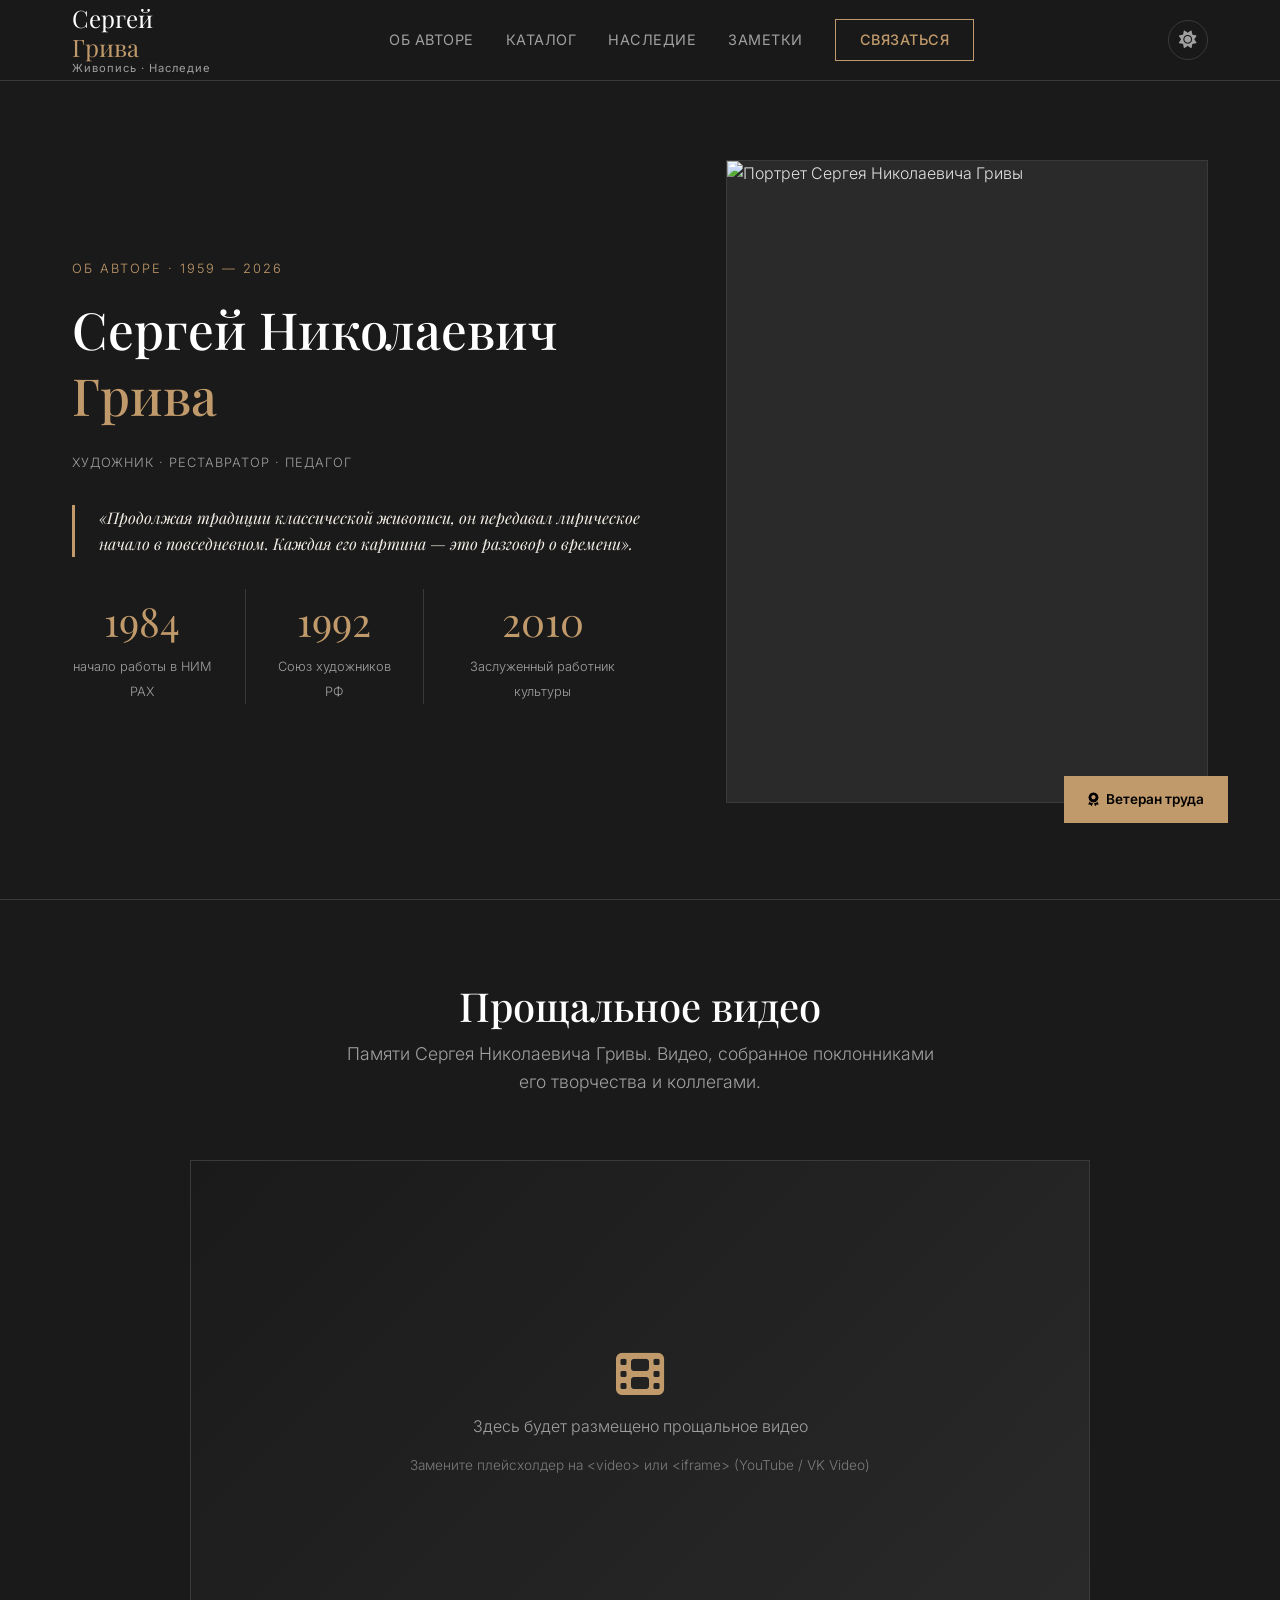
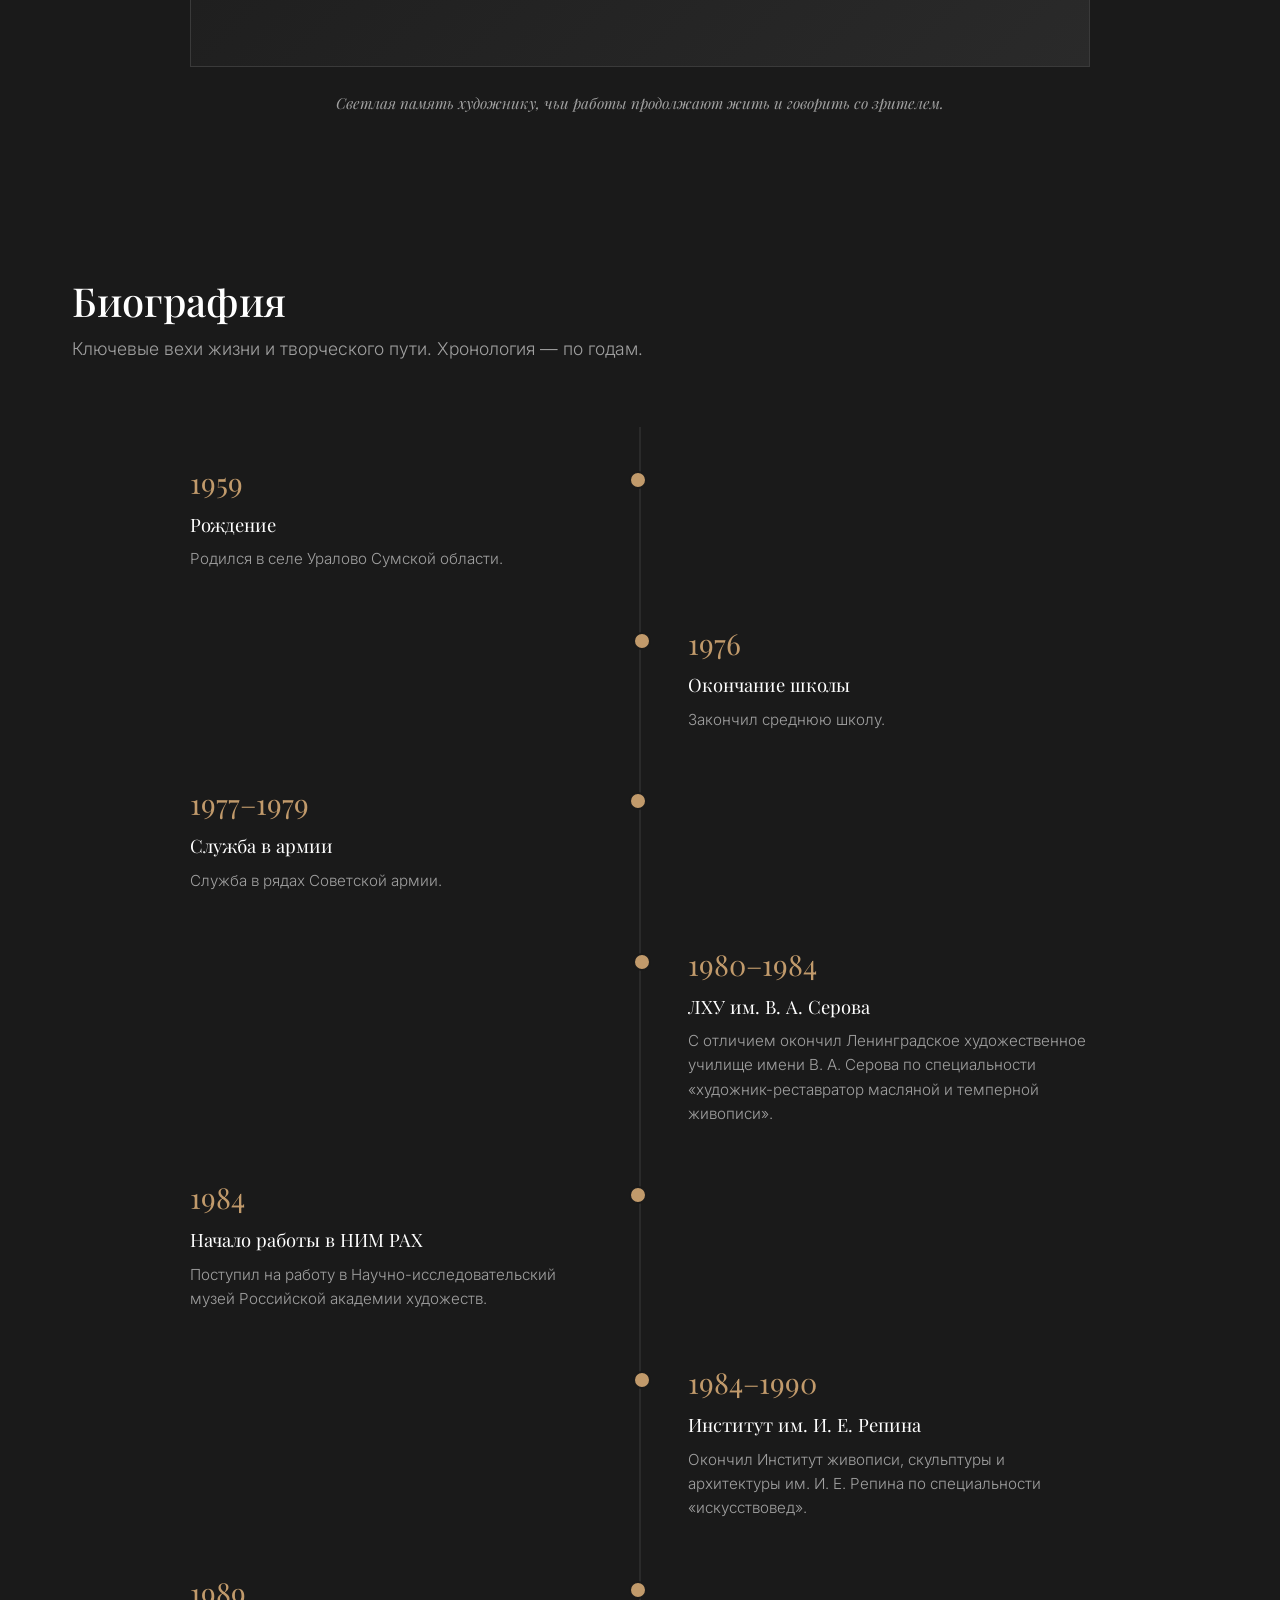
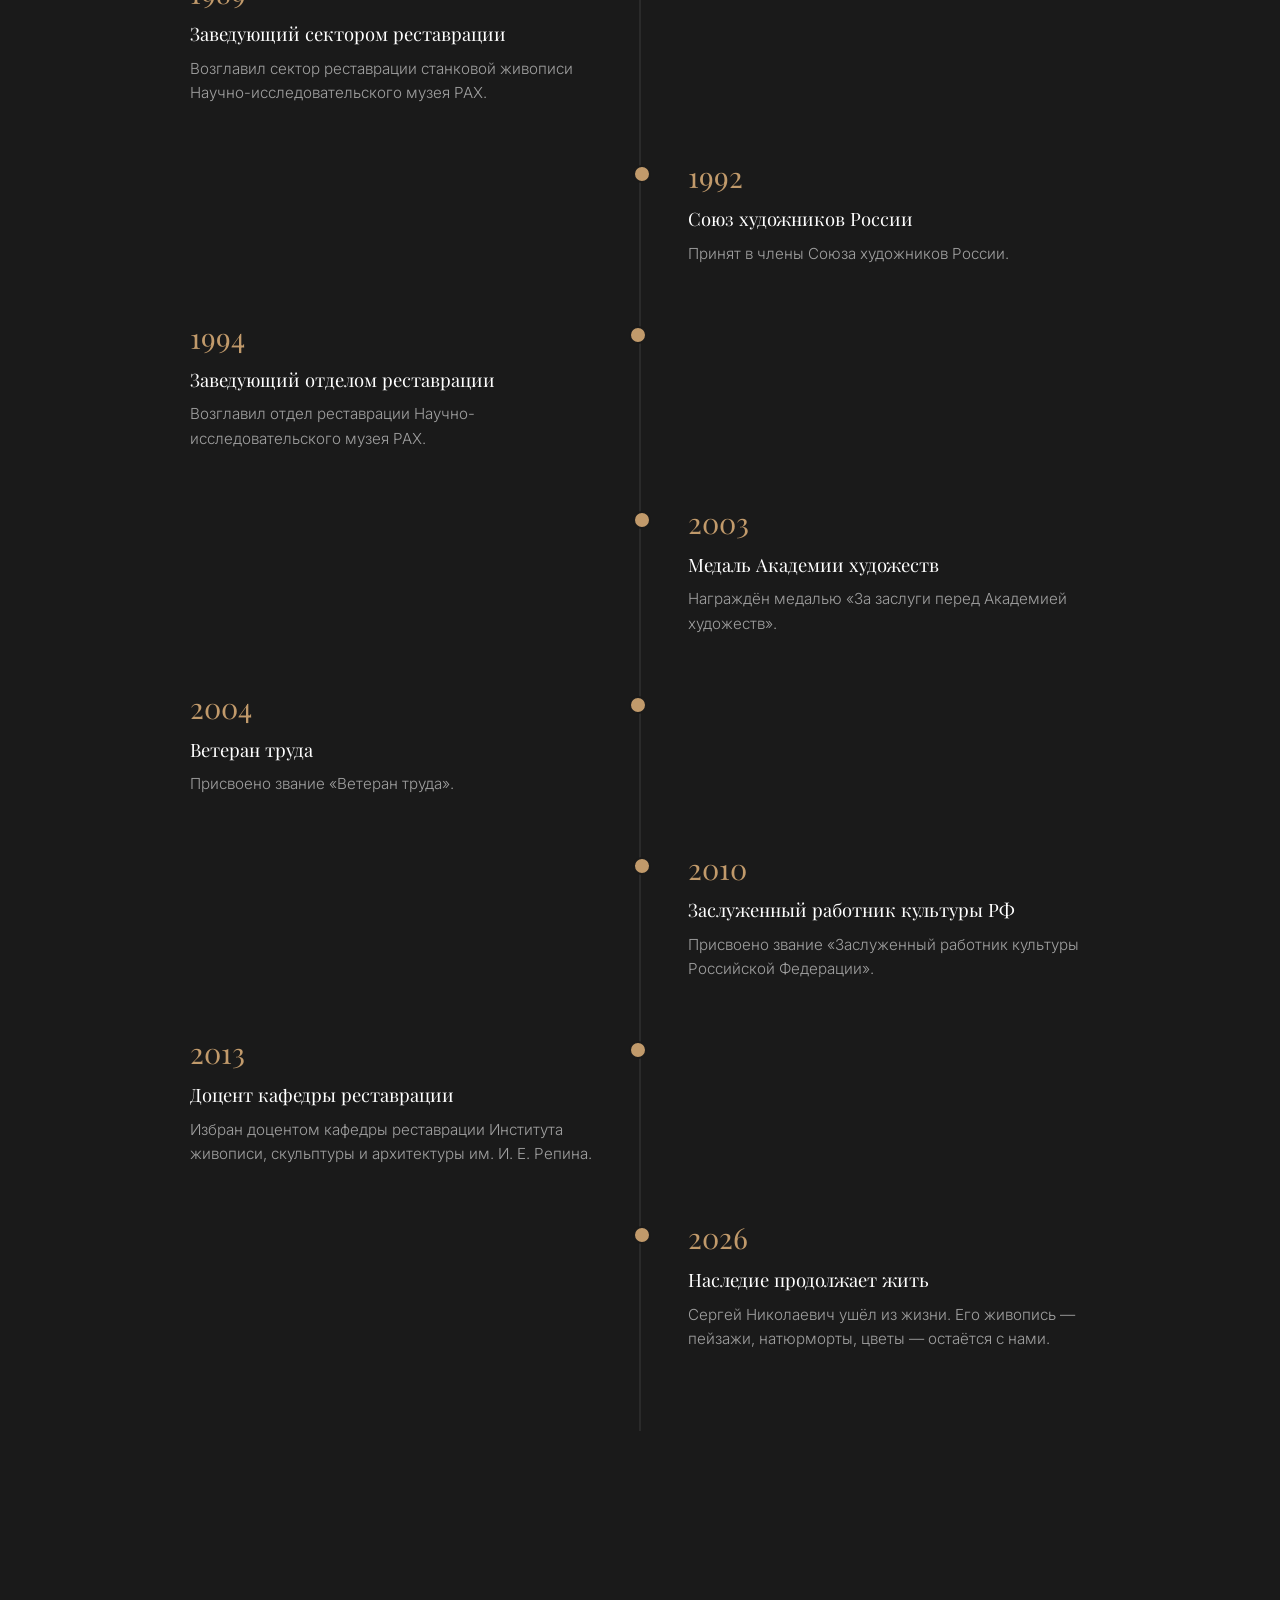
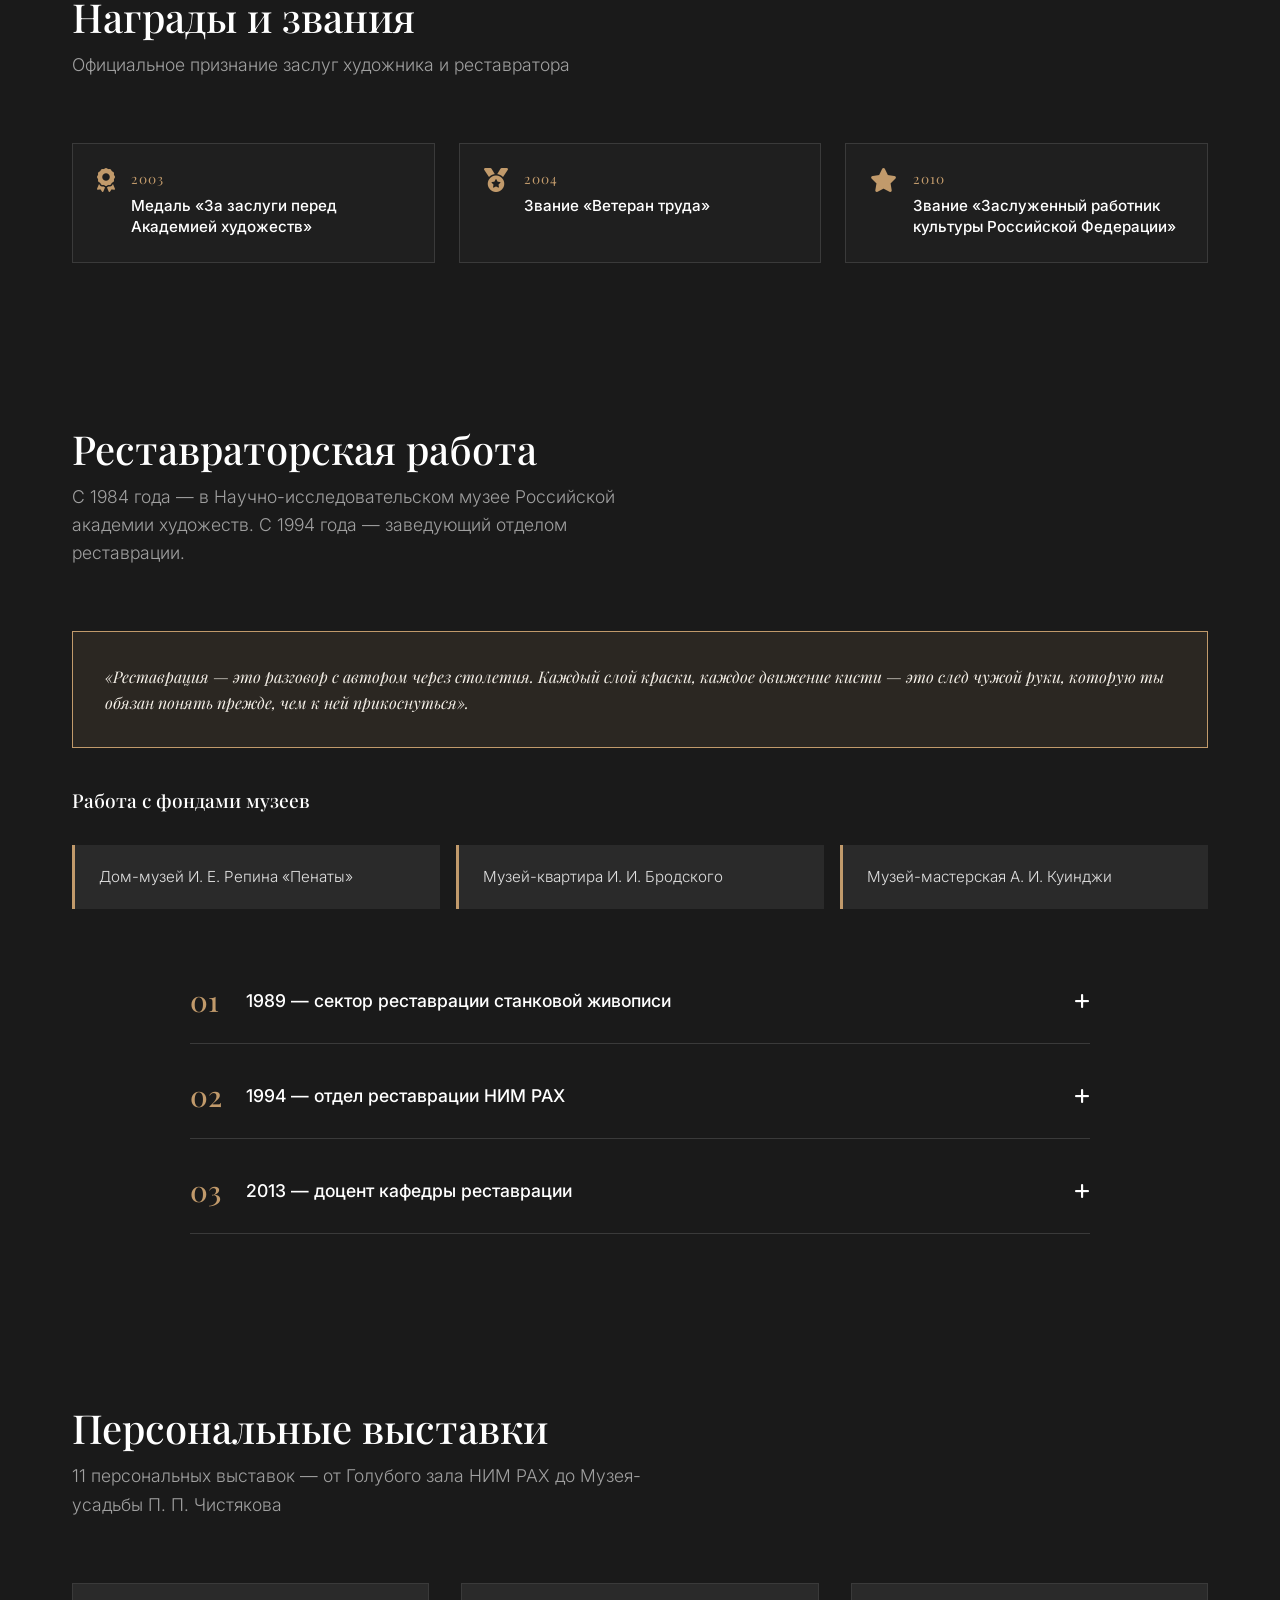
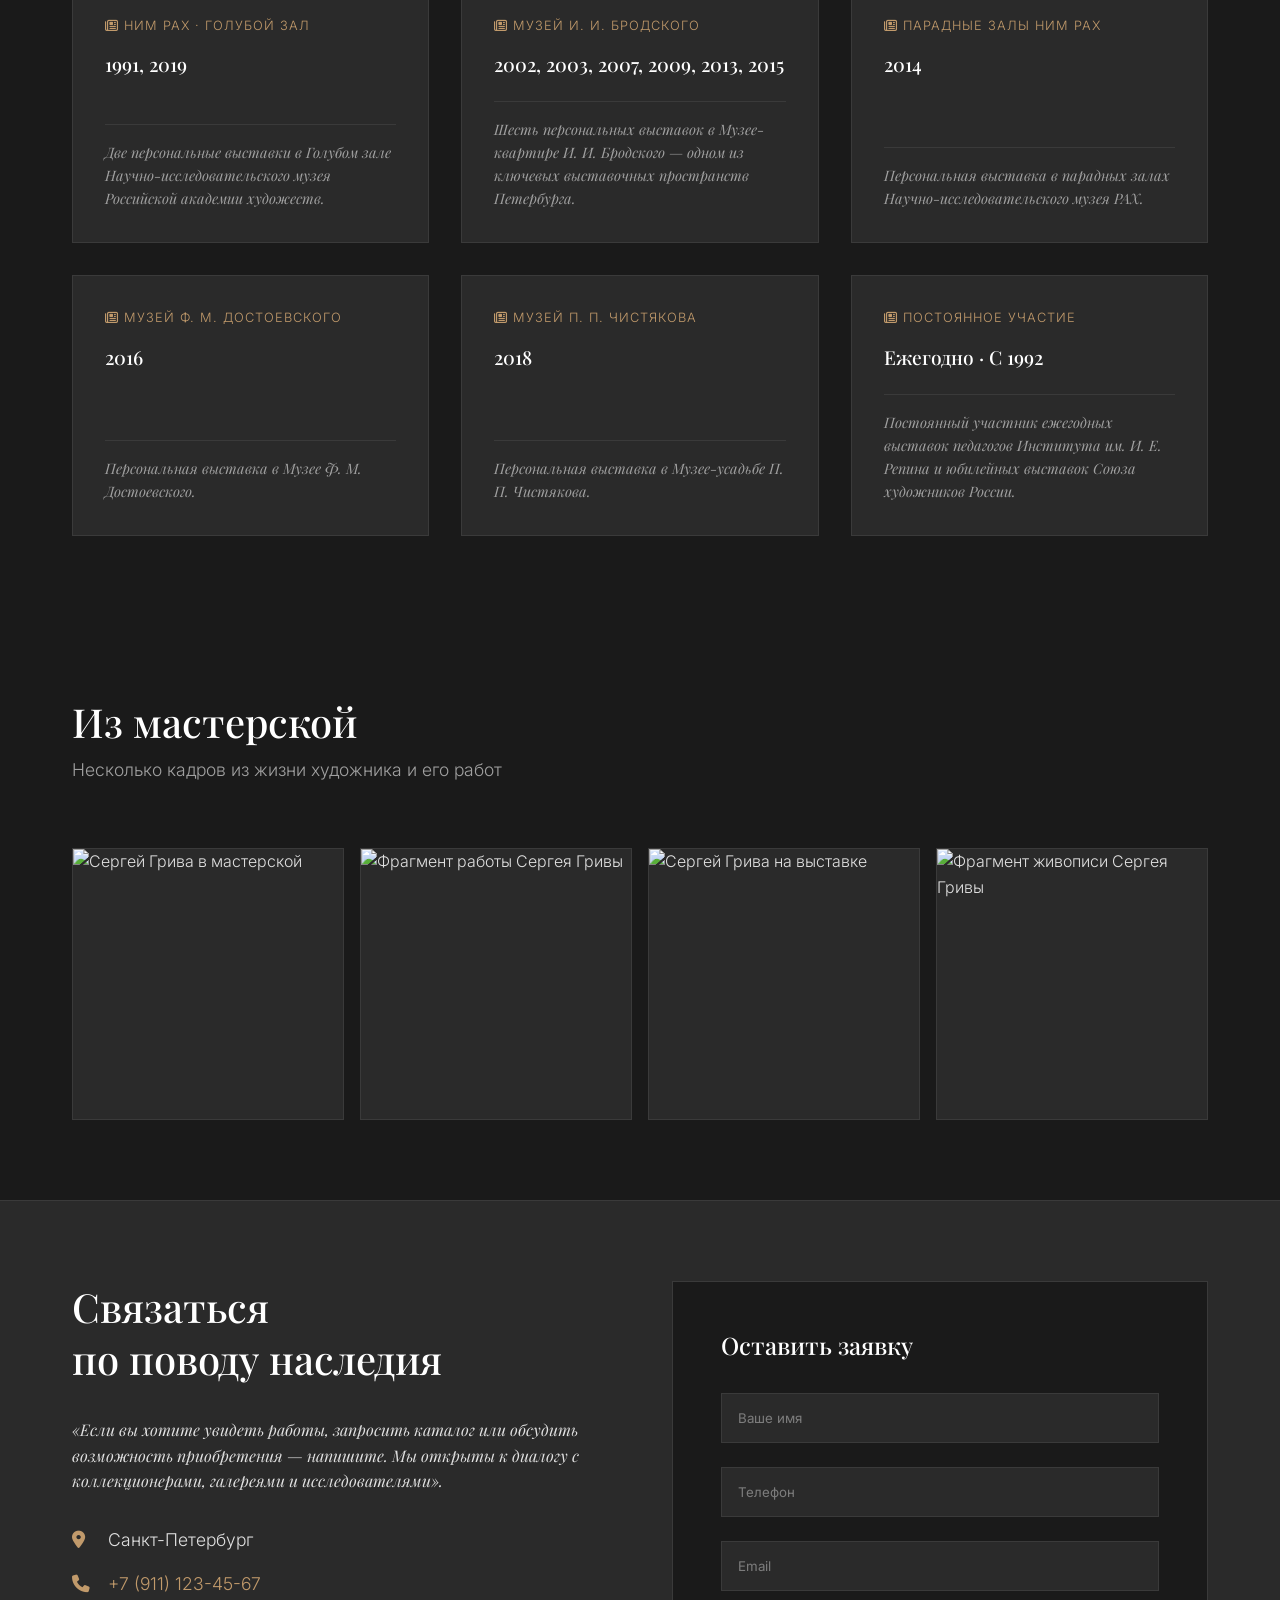
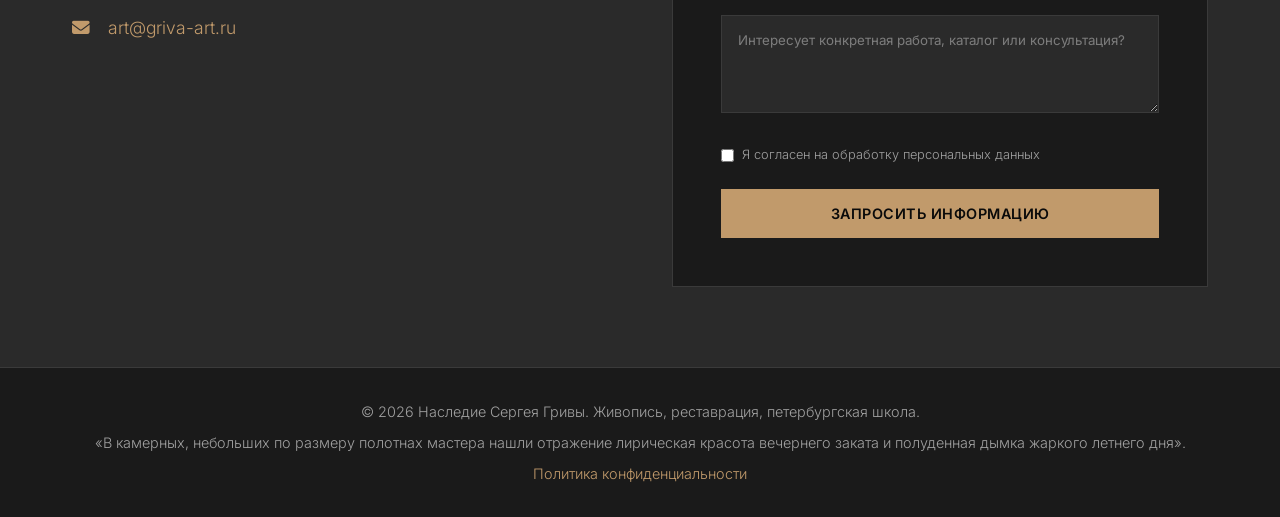
==== about.html @ bf0d2357 "first commit" ====
<!DOCTYPE html>
<html lang="ru">
<head>
  <meta charset="UTF-8">
  <meta name="viewport" content="width=device-width, initial-scale=1.0">

  <title>Об авторе — Сергей Николаевич Грива (1959–2026) | Биография, выставки, награды</title>
  <meta name="description" content="Биография Сергея Гривы: село Уралово, ЛХУ им. Серова, Институт им. Репина, Научно-исследовательский музей РАХ, 11 персональных выставок. Заслуженный работник культуры РФ, доцент кафедры реставрации. Прощальное видео поклонников творчества.">
  <meta name="keywords" content="Сергей Грива биография, художник Грива, реставратор Грива, Заслуженный работник культуры, персональные выставки Гривы, музей Бродского, музей Чистякова, Институт Репина">
  <meta name="robots" content="index, follow, max-image-preview:large">
  <link rel="canonical" href="https://griva-art.ru/about.html">

  <meta property="og:type" content="profile">
  <meta property="og:locale" content="ru_RU">
  <meta property="og:title" content="Сергей Николаевич Грива (1959–2026) — биография">
  <meta property="og:description" content="Живописец, реставратор, педагог. 11 персональных выставок. Заслуженный работник культуры РФ.">
  <meta property="og:url" content="https://griva-art.ru/about.html">
  <meta property="og:site_name" content="Наследие Сергея Гривы">
  <meta property="og:image" content="https://griva-art.ru/image/og-griva-about.jpg">

  <link rel="preconnect" href="https://fonts.googleapis.com">
  <link rel="preconnect" href="https://fonts.gstatic.com" crossorigin>
  <link href="https://fonts.googleapis.com/css2?family=Inter:wght@300;400;500;600&family=Playfair+Display:ital,wght@0,500;0,700;1,500&display=swap" rel="stylesheet">
  <link rel="stylesheet" href="https://cdnjs.cloudflare.com/ajax/libs/font-awesome/6.4.0/css/all.min.css">
  <link rel="stylesheet" href="./css/style.css" />
</head>

<body>

  <header class="header" id="header">
    <div class="container header__inner">
      <a href="./index.html" class="logo" aria-label="На главную — наследие Сергея Гривы">
        Сергей <span class="logo__accent">Грива</span>
        <span class="logo__sub">Живопись · Наследие</span>
      </a>

      <nav class="nav" id="nav" aria-label="Основная навигация">
        <a href="./about.html" class="nav__link">Об авторе</a>
        <a href="./catalog.html" class="nav__link">Каталог</a>
        <a href="./index.html#expertise" class="nav__link">Наследие</a>
        <a href="./index.html#blog" class="nav__link">Заметки</a>
        <a href="#contact" class="nav__link nav__link--cta">Связаться</a>
      </nav>

      <button class="theme-toggle" id="themeToggle" aria-label="Переключить тему">
        <i class="fa-solid fa-sun"></i>
        <i class="fa-solid fa-moon" style="display:none;"></i>
      </button>
      <button class="burger" id="burger" aria-label="Открыть меню" aria-expanded="false">
        <span></span><span></span><span></span>
      </button>
    </div>
  </header>

  <main>

    <!-- HERO: страница об авторе -->
    <section class="hero" id="hero">
      <div class="container hero__grid">
        <div class="hero__content">
          <p class="hero__pre-title">Об авторе · 1959 — 2026</p>
          <h1 class="hero__title">
            Сергей Николаевич<br>
            <span class="text-accent">Грива</span>
          </h1>
          <p class="hero__pre-title" style="color:var(--color-text-muted);letter-spacing:1px;">
            Художник · Реставратор · Педагог
          </p>

          <blockquote class="quote-block hero__quote" cite="#">
            <p>«Продолжая традиции классической живописи, он передавал лирическое начало в повседневном. Каждая его картина — это разговор о времени».</p>
          </blockquote>

          <div class="hero__stats">
            <div class="stat-item">
              <span class="stat-item__num">1984</span>
              <span class="stat-item__desc">начало работы в НИМ РАХ</span>
            </div>
            <div class="stat-item">
              <span class="stat-item__num">1992</span>
              <span class="stat-item__desc">Союз художников РФ</span>
            </div>
            <div class="stat-item">
              <span class="stat-item__num">2010</span>
              <span class="stat-item__desc">Заслуженный работник культуры</span>
            </div>
          </div>
        </div>

        <div class="hero__visual">
          <div class="hero__image-frame">
            <img src="image/sergey-griva-portrait.jpg" alt="Портрет Сергея Николаевича Гривы" class="hero__photo" width="600" height="800" loading="eager">
          </div>
          <div class="hero__badge">
            <i class="fa-solid fa-award"></i> Ветеран труда
          </div>
        </div>
      </div>
    </section>

    <!-- МЕМОРИАЛЬНОЕ ВИДЕО -->
    <section class="expertise" id="memorial">
      <div class="container">
        <div class="section-header" style="text-align:center;">
          <h2 class="section-title">Прощальное видео</h2>
          <p class="section-subtitle" style="margin:0 auto;">Памяти Сергея Николаевича Гривы. Видео, собранное поклонниками его творчества и коллегами.</p>
        </div>

        <div class="memorial">
          <div class="memorial__frame">
            <!-- Замените на реальное видео/iframe, когда будет готово -->
            <div class="memorial__placeholder">
              <i class="fa-solid fa-film"></i>
              <p>Здесь будет размещено прощальное видео</p>
              <p style="font-size:0.85rem;opacity:0.7;">Замените плейсхолдер на &lt;video&gt; или &lt;iframe&gt; (YouTube / VK Video)</p>
            </div>
          </div>
          <p class="memorial__caption">
            Светлая память художнику, чьи работы продолжают жить и говорить со зрителем.
          </p>
        </div>
      </div>
    </section>

    <!-- БИОГРАФИЯ: ТАЙМЛАЙН -->
    <section class="services" id="biography">
      <div class="container">
        <div class="section-header">
          <h2 class="section-title">Биография</h2>
          <p class="section-subtitle">Ключевые вехи жизни и творческого пути. Хронология — по годам.</p>
        </div>

        <div class="timeline">
          <div class="timeline__item">
            <span class="timeline__year">1959</span>
            <div class="timeline__title">Рождение</div>
            <p class="timeline__desc">Родился в селе Уралово Сумской области.</p>
          </div>

          <div class="timeline__item">
            <span class="timeline__year">1976</span>
            <div class="timeline__title">Окончание школы</div>
            <p class="timeline__desc">Закончил среднюю школу.</p>
          </div>

          <div class="timeline__item">
            <span class="timeline__year">1977–1979</span>
            <div class="timeline__title">Служба в армии</div>
            <p class="timeline__desc">Служба в рядах Советской армии.</p>
          </div>

          <div class="timeline__item">
            <span class="timeline__year">1980–1984</span>
            <div class="timeline__title">ЛХУ им. В. А. Серова</div>
            <p class="timeline__desc">С отличием окончил Ленинградское художественное училище имени В. А. Серова по специальности «художник-реставратор масляной и темперной живописи».</p>
          </div>

          <div class="timeline__item">
            <span class="timeline__year">1984</span>
            <div class="timeline__title">Начало работы в НИМ РАХ</div>
            <p class="timeline__desc">Поступил на работу в Научно-исследовательский музей Российской академии художеств.</p>
          </div>

          <div class="timeline__item">
            <span class="timeline__year">1984–1990</span>
            <div class="timeline__title">Институт им. И. Е. Репина</div>
            <p class="timeline__desc">Окончил Институт живописи, скульптуры и архитектуры им. И. Е. Репина по специальности «искусствовед».</p>
          </div>

          <div class="timeline__item">
            <span class="timeline__year">1989</span>
            <div class="timeline__title">Заведующий сектором реставрации</div>
            <p class="timeline__desc">Возглавил сектор реставрации станковой живописи Научно-исследовательского музея РАХ.</p>
          </div>

          <div class="timeline__item">
            <span class="timeline__year">1992</span>
            <div class="timeline__title">Союз художников России</div>
            <p class="timeline__desc">Принят в члены Союза художников России.</p>
          </div>

          <div class="timeline__item">
            <span class="timeline__year">1994</span>
            <div class="timeline__title">Заведующий отделом реставрации</div>
            <p class="timeline__desc">Возглавил отдел реставрации Научно-исследовательского музея РАХ.</p>
          </div>

          <div class="timeline__item">
            <span class="timeline__year">2003</span>
            <div class="timeline__title">Медаль Академии художеств</div>
            <p class="timeline__desc">Награждён медалью «За заслуги перед Академией художеств».</p>
          </div>

          <div class="timeline__item">
            <span class="timeline__year">2004</span>
            <div class="timeline__title">Ветеран труда</div>
            <p class="timeline__desc">Присвоено звание «Ветеран труда».</p>
          </div>

          <div class="timeline__item">
            <span class="timeline__year">2010</span>
            <div class="timeline__title">Заслуженный работник культуры РФ</div>
            <p class="timeline__desc">Присвоено звание «Заслуженный работник культуры Российской Федерации».</p>
          </div>

          <div class="timeline__item">
            <span class="timeline__year">2013</span>
            <div class="timeline__title">Доцент кафедры реставрации</div>
            <p class="timeline__desc">Избран доцентом кафедры реставрации Института живописи, скульптуры и архитектуры им. И. Е. Репина.</p>
          </div>

          <div class="timeline__item">
            <span class="timeline__year">2026</span>
            <div class="timeline__title">Наследие продолжает жить</div>
            <p class="timeline__desc">Сергей Николаевич ушёл из жизни. Его живопись — пейзажи, натюрморты, цветы — остаётся с нами.</p>
          </div>
        </div>
      </div>
    </section>

    <!-- НАГРАДЫ -->
    <section class="expertise" id="awards">
      <div class="container">
        <div class="section-header">
          <h2 class="section-title">Награды и звания</h2>
          <p class="section-subtitle">Официальное признание заслуг художника и реставратора</p>
        </div>

        <div class="awards__grid">
          <div class="award-item">
            <i class="fa-solid fa-award award-item__icon"></i>
            <div>
              <span class="award-item__year">2003</span>
              <p class="award-item__title">Медаль «За заслуги перед Академией художеств»</p>
            </div>
          </div>
          <div class="award-item">
            <i class="fa-solid fa-medal award-item__icon"></i>
            <div>
              <span class="award-item__year">2004</span>
              <p class="award-item__title">Звание «Ветеран труда»</p>
            </div>
          </div>
          <div class="award-item">
            <i class="fa-solid fa-star award-item__icon"></i>
            <div>
              <span class="award-item__year">2010</span>
              <p class="award-item__title">Звание «Заслуженный работник культуры Российской Федерации»</p>
            </div>
          </div>
        </div>
      </div>
    </section>

    <!-- РЕСТАВРАТОРСКАЯ РАБОТА -->
    <section class="cases" id="restoration">
      <div class="container">
        <div class="section-header">
          <h2 class="section-title">Реставраторская работа</h2>
          <p class="section-subtitle">С 1984 года — в Научно-исследовательском музее Российской академии художеств. С 1994 года — заведующий отделом реставрации.</p>
        </div>

        <blockquote class="quote-block quote-block--accent" cite="#">
          <p>«Реставрация — это разговор с автором через столетия. Каждый слой краски, каждое движение кисти — это след чужой руки, которую ты обязан понять прежде, чем к ней прикоснуться».</p>
        </blockquote>

        <h3 style="margin:2.5rem 0 0.5rem;font-size:1.2rem;">Работа с фондами музеев</h3>
        <ul class="museums-list">
          <li>Дом-музей И. Е. Репина «Пенаты»</li>
          <li>Музей-квартира И. И. Бродского</li>
          <li>Музей-мастерская А. И. Куинджи</li>
        </ul>

        <div class="accordion" style="margin-top:3rem;">
          <div class="accordion__item">
            <button class="accordion__header">
              <span class="accordion__num">01</span>
              <span class="accordion__title">1989 — сектор реставрации станковой живописи</span>
              <i class="fa-solid fa-plus accordion__icon"></i>
            </button>
            <div class="accordion__body">
              <p>Возглавил сектор реставрации станковой живописи Научно-исследовательского музея РАХ. Под его руководством проводились работы по сохранению и восстановлению произведений из фондов музея.</p>
            </div>
          </div>
          <div class="accordion__item">
            <button class="accordion__header">
              <span class="accordion__num">02</span>
              <span class="accordion__title">1994 — отдел реставрации НИМ РАХ</span>
              <i class="fa-solid fa-plus accordion__icon"></i>
            </button>
            <div class="accordion__body">
              <p>Возглавил отдел реставрации музея. Работа отдела охватывала широкий круг памятников — от станковой живописи до мемориальных предметов из фондов Дома-музея И. Е. Репина «Пенаты», Музея-квартиры И. И. Бродского и Музея-мастерской А. И. Куинджи.</p>
            </div>
          </div>
          <div class="accordion__item">
            <button class="accordion__header">
              <span class="accordion__num">03</span>
              <span class="accordion__title">2013 — доцент кафедры реставрации</span>
              <i class="fa-solid fa-plus accordion__icon"></i>
            </button>
            <div class="accordion__body">
              <p>Избран доцентом кафедры реставрации Института живописи, скульптуры и архитектуры им. И. Е. Репина. Передавал студентам опыт, накопленный за десятилетия работы с музейными фондами.</p>
            </div>
          </div>
        </div>
      </div>
    </section>

    <!-- ВЫСТАВОЧНАЯ ИСТОРИЯ -->
    <section class="blog" id="exhibitions">
      <div class="container">
        <div class="section-header">
          <h2 class="section-title">Персональные выставки</h2>
          <p class="section-subtitle">11 персональных выставок — от Голубого зала НИМ РАХ до Музея-усадьбы П. П. Чистякова</p>
        </div>

        <div class="blog__grid">
          <article class="blog-card">
            <div class="blog-card__meta"><i class="fa-regular fa-newspaper"></i> НИМ РАХ · Голубой зал</div>
            <h3>1991, 2019</h3>
            <blockquote class="blog-card__quote">
              <p>Две персональные выставки в Голубом зале Научно-исследовательского музея Российской академии художеств.</p>
            </blockquote>
          </article>

          <article class="blog-card">
            <div class="blog-card__meta"><i class="fa-regular fa-newspaper"></i> Музей И. И. Бродского</div>
            <h3>2002, 2003, 2007, 2009, 2013, 2015</h3>
            <blockquote class="blog-card__quote">
              <p>Шесть персональных выставок в Музее-квартире И. И. Бродского — одном из ключевых выставочных пространств Петербурга.</p>
            </blockquote>
          </article>

          <article class="blog-card">
            <div class="blog-card__meta"><i class="fa-regular fa-newspaper"></i> Парадные залы НИМ РАХ</div>
            <h3>2014</h3>
            <blockquote class="blog-card__quote">
              <p>Персональная выставка в парадных залах Научно-исследовательского музея РАХ.</p>
            </blockquote>
          </article>

          <article class="blog-card">
            <div class="blog-card__meta"><i class="fa-regular fa-newspaper"></i> Музей Ф. М. Достоевского</div>
            <h3>2016</h3>
            <blockquote class="blog-card__quote">
              <p>Персональная выставка в Музее Ф. М. Достоевского.</p>
            </blockquote>
          </article>

          <article class="blog-card">
            <div class="blog-card__meta"><i class="fa-regular fa-newspaper"></i> Музей П. П. Чистякова</div>
            <h3>2018</h3>
            <blockquote class="blog-card__quote">
              <p>Персональная выставка в Музее-усадьбе П. П. Чистякова.</p>
            </blockquote>
          </article>

          <article class="blog-card">
            <div class="blog-card__meta"><i class="fa-regular fa-newspaper"></i> Постоянное участие</div>
            <h3>Ежегодно · С 1992</h3>
            <blockquote class="blog-card__quote">
              <p>Постоянный участник ежегодных выставок педагогов Института им. И. Е. Репина и юбилейных выставок Союза художников России.</p>
            </blockquote>
          </article>
        </div>
      </div>
    </section>

    <!-- ГАЛЕРЕЯ -->
    <section class="expertise" id="gallery">
      <div class="container">
        <div class="section-header">
          <h2 class="section-title">Из мастерской</h2>
          <p class="section-subtitle">Несколько кадров из жизни художника и его работ</p>
        </div>

        <div class="gallery-strip">
          <div class="gallery-strip__item">
            <img src="image/gallery/g1.jpg" alt="Сергей Грива в мастерской" loading="lazy">
          </div>
          <div class="gallery-strip__item">
            <img src="image/gallery/g2.jpg" alt="Фрагмент работы Сергея Гривы" loading="lazy">
          </div>
          <div class="gallery-strip__item">
            <img src="image/gallery/g3.jpg" alt="Сергей Грива на выставке" loading="lazy">
          </div>
          <div class="gallery-strip__item">
            <img src="image/gallery/g4.jpg" alt="Фрагмент живописи Сергея Гривы" loading="lazy">
          </div>
        </div>
      </div>
    </section>

    <!-- КОНТАКТЫ -->
    <section class="contact" id="contact">
      <div class="container contact__grid">
        <div class="contact__info">
          <h2 class="section-title">Связаться<br>по поводу наследия</h2>

          <blockquote class="quote-block quote-block--light" cite="#">
            <p>«Если вы хотите увидеть работы, запросить каталог или обсудить возможность приобретения — напишите. Мы открыты к диалогу с коллекционерами, галереями и исследователями».</p>
          </blockquote>

          <div class="contact__details">
            <p><i class="fa-solid fa-location-dot"></i> Санкт-Петербург</p>
            <p><i class="fa-solid fa-phone"></i> <a href="tel:+79111234567">+7 (911) 123-45-67</a></p>
            <p><i class="fa-solid fa-envelope"></i> <a href="mailto:art@griva-art.ru">art@griva-art.ru</a></p>
          </div>
        </div>

        <form class="contact__form" id="contactForm" action="submit.php" method="POST">
          <h3>Оставить заявку</h3>
          <div class="form-group"><input type="text" name="name" placeholder="Ваше имя" required></div>
          <div class="form-group"><input type="tel" name="phone" placeholder="Телефон" required></div>
          <div class="form-group"><input type="email" name="email" placeholder="Email"></div>
          <div class="form-group"><textarea name="message" rows="4" placeholder="Интересует конкретная работа, каталог или консультация?"></textarea></div>
          <div class="form-group">
            <label class="consent-label">
              <input type="checkbox" name="consent" required> Я согласен на обработку персональных данных
            </label>
          </div>
          <button type="submit" class="btn btn--primary btn--full">Запросить информацию</button>
        </form>
      </div>
    </section>

  </main>

  <footer class="footer">
    <div class="container footer__inner">
      <p>© 2026 Наследие Сергея Гривы. Живопись, реставрация, петербургская школа.</p>
      <p>«В камерных, небольших по размеру полотнах мастера нашли отражение лирическая красота вечернего заката и полуденная дымка жаркого летнего дня».</p>
      <div class="footer__links"><a href="#">Политика конфиденциальности</a></div>
    </div>
  </footer>

  <script src="./js/script.js"></script>
  <script src="./js/theme.js"></script>
  <script src="./js/slider.js"></script>
  <script>
    (function() {
      const burger = document.getElementById('burger');
      const nav = document.getElementById('nav');
      if (burger && nav) {
        burger.addEventListener('click', function() {
          nav.classList.toggle('nav--open');
          burger.setAttribute('aria-expanded', nav.classList.contains('nav--open'));
        });
      }
    })();
  </script>

</body>
</html>
---- css/style.css ----
/* === ПЕРЕМЕННЫЕ (тёмная тема по умолчанию) === */
:root {
   --color-bg: #1a1a1a;
   --color-bg-alt: #1f1f1f;
   --color-surface: #2a2a2a;
   --color-accent: #c19a6b;
   --color-accent-hover: #d4af37;
   --color-soft: #f5f0e8;          /* цитаты, мягкий контраст */
   --color-text: #e0e0e0;
   --color-text-muted: #a0a0a0;
   --color-heading: #ffffff;
   --color-border: #3a3a3a;
   --font-heading: 'Playfair Display', serif;
   --font-body: 'Inter', sans-serif;
   --transition: 0.3s ease-in-out;
}

/* === СВЕТЛАЯ ТЕМА === */
body.light-theme {
   --color-bg: #f5f0e8;
   --color-bg-alt: #ffffff;
   --color-surface: #f0ebe0;
   --color-accent: #b8862d;
   --color-accent-hover: #a07020;
   --color-soft: #2a2a2a;          /* тёмный текст цитат */
   --color-text: #1a1a1a;
   --color-text-muted: #5a5a5a;
   --color-heading: #1a1a1a;
   --color-border: #d0c8b8;
}

/* === СБРОС И БАЗА === */
* {
   margin: 0;
   padding: 0;
   box-sizing: border-box;
}

html, body {
   overflow-x: hidden;
   width: 100%;
}

body {
   background-color: var(--color-bg);
   color: var(--color-text);
   font-family: var(--font-body);
   line-height: 1.6;
   font-weight: 300;
   -webkit-font-smoothing: antialiased;
   transition: background-color 0.3s, color 0.3s;
}

.container {
   max-width: 1200px;
   margin: 0 auto;
   padding: 0 2rem;
}

/* === ТИПОГРАФИКА === */
h1, h2, h3, h4 {
   font-family: var(--font-heading);
   font-weight: 500;
   line-height: 1.3;
   color: var(--color-heading);
}

h1 { font-size: 3.2rem; }
h2 { font-size: 2.5rem; }
h3 { font-size: 1.5rem; }

.text-accent { color: var(--color-accent); }

blockquote {
   font-style: italic;
   font-family: var(--font-heading);
   color: var(--color-soft);
}

a {
   color: var(--color-accent);
   text-decoration: none;
   transition: var(--transition);
}
a:hover { color: var(--color-accent-hover); }

::placeholder {
   color: var(--color-text-muted);
   opacity: 0.7;
}

/* === КНОПКИ === */
.btn {
   display: inline-block;
   padding: 1rem 2rem;
   font-family: var(--font-body);
   font-weight: 600;
   font-size: 0.9rem;
   letter-spacing: 0.5px;
   border: none;
   cursor: pointer;
   transition: var(--transition);
   text-transform: uppercase;
}
.btn--primary {
   background-color: var(--color-accent);
   color: #0a0a0a;
}
.btn--primary:hover {
   background-color: var(--color-accent-hover);
   color: #000;
}
.btn--full { width: 100%; text-align: center; }

/* === ШАПКА === */
.header {
   position: fixed;
   top: 0;
   left: 0;
   width: 100%;
   z-index: 1000;
   background-color: rgba(26, 26, 26, 0.85);
   backdrop-filter: blur(10px);
   -webkit-backdrop-filter: blur(10px);
   border-bottom: 1px solid var(--color-border);
   transition: var(--transition);
}
body.light-theme .header {
   background-color: rgba(245, 240, 232, 0.9);
}
.header__inner {
   display: flex;
   justify-content: space-between;
   align-items: center;
   height: 80px;
}
.logo {
   display: flex;
   flex-direction: column;
   font-family: var(--font-heading);
   font-size: 1.5rem;
   color: var(--color-heading);
   line-height: 1.2;
}
.logo__accent { color: var(--color-accent); }
.logo__sub {
   font-family: var(--font-body);
   font-size: 0.7rem;
   font-weight: 400;
   color: var(--color-text-muted);
   letter-spacing: 1px;
}

/* Навигация */
.nav {
   display: flex;
   gap: 2rem;
   align-items: center;
}
.nav__link {
   color: var(--color-text-muted);
   font-weight: 400;
   font-size: 0.9rem;
   letter-spacing: 0.5px;
   text-transform: uppercase;
   transition: var(--transition);
}
.nav__link:hover { color: var(--color-accent); }
.nav__link--cta {
   color: var(--color-accent);
   border: 1px solid var(--color-accent);
   padding: 0.5rem 1.5rem;
   font-weight: 500;
}
.nav__link--cta:hover {
   background: var(--color-accent);
   color: #000;
}

/* Бургер */
.burger {
   display: none;
   background: none;
   border: none;
   cursor: pointer;
}
.burger span {
   display: block;
   width: 25px;
   height: 2px;
   background: var(--color-heading);
   margin: 5px 0;
   transition: var(--transition);
}

/* Переключатель темы */
.theme-toggle {
   background: none;
   border: 1px solid var(--color-border);
   color: var(--color-text-muted);
   width: 40px;
   height: 40px;
   border-radius: 50%;
   display: flex;
   align-items: center;
   justify-content: center;
   cursor: pointer;
   transition: all 0.3s;
   margin-left: 1rem;
   font-size: 1.1rem;
}
.theme-toggle:hover {
   background: var(--color-accent);
   color: #000;
   border-color: var(--color-accent);
}

/* === ГЕРОЙ === */
.hero {
   min-height: 100vh;
   display: flex;
   align-items: center;
   padding: 8rem 0 4rem;
   border-bottom: 1px solid var(--color-border);
}
.hero__grid {
   display: grid;
   grid-template-columns: 1.1fr 0.9fr;
   gap: 4rem;
   align-items: center;
}
.hero__pre-title {
   text-transform: uppercase;
   letter-spacing: 2px;
   color: var(--color-accent);
   font-size: 0.8rem;
   margin-bottom: 1rem;
}
.hero__title {
   margin-bottom: 1.5rem;
}
.hero__quote {
   margin: 2rem 0;
   border-left: 3px solid var(--color-accent);
   padding-left: 1.5rem;
}
.hero__stats {
   display: flex;
   gap: 2rem;
   margin-top: 2rem;
}
.stat-item {
   text-align: center;
   padding-right: 2rem;
   border-right: 1px solid var(--color-border);
}
.stat-item:last-child { border-right: none; }
.stat-item__num {
   font-family: var(--font-heading);
   font-size: 2.5rem;
   color: var(--color-accent);
   display: block;
}
.stat-item__desc { font-size: 0.8rem; color: var(--color-text-muted); }

.hero__visual { position: relative; }
.hero__image-frame {
   background: var(--color-surface);
   aspect-ratio: 3/4;
   display: flex;
   align-items: center;
   justify-content: center;
   border: 1px solid var(--color-border);
}
.hero__photo {
   width: 100%;
   height: 100%;
   object-fit: cover;
   display: block;
}
.hero__img-placeholder {
   text-align: center;
   color: var(--color-text-muted);
}
.hero__img-placeholder i {
   font-size: 4rem;
   display: block;
   margin-bottom: 1rem;
   color: var(--color-accent);
}
.hero__badge {
   position: absolute;
   bottom: -20px;
   right: -20px;
   background: var(--color-accent);
   color: #000;
   padding: 0.8rem 1.5rem;
   font-weight: 600;
   font-size: 0.85rem;
   display: flex;
   align-items: center;
   gap: 0.5rem;
}

/* === СЕКЦИИ === */
section { padding: 5rem 15px; }
.section-header { margin-bottom: 4rem; }
.section-title {
   margin-bottom: 0.5rem;
   position: relative;
}
.section-subtitle {
   color: var(--color-text-muted);
   font-size: 1.1rem;
   max-width: 600px;
}

/* === ЭКСПЕРТИЗА === */
.expertise__grid {
   display: grid;
   grid-template-columns: repeat(3, 1fr);
   gap: 2rem;
   margin-bottom: 4rem;
}
.expertise__card {
   background: var(--color-surface);
   padding: 2rem;
   border: 1px solid var(--color-border);
   transition: var(--transition);
}
.expertise__card:hover { border-color: var(--color-accent); }
.expertise__icon {
   font-size: 2rem;
   color: var(--color-accent);
   margin-bottom: 1.5rem;
}
.expertise__card h3 { margin-bottom: 1rem; }
.expertise__card p { color: var(--color-text-muted); font-size: 0.95rem; }

.quote-block--center {
   text-align: center;
   max-width: 700px;
   margin: 0 auto;
   font-size: 1.4rem;
}

/* === УСЛУГИ === */
.services__grid {
   display: grid;
   grid-template-columns: repeat(3, 1fr);
   gap: 2rem;
   margin-bottom: 3rem;
}
.service-item {
   background: var(--color-bg-alt);
   padding: 2rem;
   border-bottom: 2px solid transparent;
   transition: var(--transition);
}
.service-item:hover { border-bottom-color: var(--color-accent); }
.service-item__icon {
   font-size: 2.5rem;
   color: var(--color-accent);
   margin-bottom: 1.5rem;
}
.service-item h3 { margin-bottom: 1rem; }
.service-item p { color: var(--color-text-muted); font-size: 0.95rem; }

.quote-block--accent {
   background: rgba(193, 154, 107, 0.1);
   border: 1px solid var(--color-accent);
   padding: 2rem;
   margin-top: 3rem;
}
body.light-theme .quote-block--accent {
   background: rgba(184, 134, 45, 0.08);
}

/* === АККОРДЕОН (кейсы и FAQ) === */
.accordion { max-width: 900px; margin: 0 auto; }
.accordion__item {
   border-bottom: 1px solid var(--color-border);
   margin-bottom: 0.5rem;
}
.accordion__header {
   width: 100%;
   background: none;
   border: none;
   color: var(--color-heading);
   font-family: var(--font-body);
   font-size: 1.1rem;
   font-weight: 500;
   text-align: left;
   padding: 1.5rem 0;
   display: flex;
   align-items: center;
   gap: 1rem;
   cursor: pointer;
   transition: var(--transition);
}
.accordion__header:hover { color: var(--color-accent); }
.accordion__num {
   font-family: var(--font-heading);
   font-size: 1.8rem;
   color: var(--color-accent);
   width: 40px;
}
.accordion__icon { margin-left: auto; transition: transform 0.3s; }
.accordion__body {
   max-height: 0;
   overflow: hidden;
   transition: max-height 0.4s ease-in-out, padding 0.3s;
   color: var(--color-text-muted);
}
.accordion__item.active .accordion__body {
   max-height: 600px;
   padding-bottom: 2rem;
}
.accordion__item.active .accordion__icon { transform: rotate(45deg); }

.case-detail__section { margin-bottom: 1.5rem; }
.case-detail__section h4 {
   color: var(--color-accent);
   margin-bottom: 0.5rem;
   font-family: var(--font-body);
   font-size: 1rem;
   font-weight: 600;
}
.quote-block--small {
   margin-top: 1.5rem;
   font-size: 1rem;
   border-left: 2px solid var(--color-accent);
   padding-left: 1rem;
}

/* === БЛОГ === */
.blog__grid {
   display: grid;
   grid-template-columns: repeat(3, 1fr);
   gap: 2rem;
}
.blog-card {
   background: var(--color-surface);
   padding: 2rem;
   border: 1px solid var(--color-border);
   display: flex;
   flex-direction: column;
}
.blog-card__meta {
   color: var(--color-accent);
   font-size: 0.8rem;
   margin-bottom: 1rem;
   text-transform: uppercase;
   letter-spacing: 1px;
}
.blog-card h3 {
   font-size: 1.2rem;
   margin-bottom: 1.5rem;
   flex-grow: 1;
}
.blog-card__quote {
   font-size: 0.9rem;
   color: var(--color-text-muted);
   border-top: 1px solid var(--color-border);
   padding-top: 1rem;
}

/* === ОТЗЫВЫ (слайдер) === */
.testimonials__slider {
   position: relative;
   margin-bottom: 2rem;
}
.testimonials__viewport {
   overflow: hidden;
   margin: 0 60px;
}
.testimonials__track {
   display: flex;
   transition: transform 0.5s ease-in-out;
}
.testimonial-card {
   flex: 0 0 100%;
   box-sizing: border-box;
   padding: 2.5rem 2rem;
   background: var(--color-bg-alt);
   border: 1px solid var(--color-border);
   min-height: 280px;
   display: flex;
   flex-direction: column;
   justify-content: center;
}
.testimonial-card__stars {
   color: var(--color-accent);
   margin-bottom: 1rem;
}
.testimonial-card__text {
   font-family: var(--font-heading);
   font-style: italic;
   font-size: 1.1rem;
   color: var(--color-soft);
   margin-bottom: 1.5rem;
   line-height: 1.7;
}
.testimonial-card__author {
   color: var(--color-accent);
   font-weight: 600;
   margin-top: auto;
}

/* Стрелки слайдера */
.testimonials__arrow {
   position: absolute;
   top: 50%;
   transform: translateY(-50%);
   background: rgba(26, 26, 26, 0.85);
   border: 1px solid var(--color-accent);
   color: var(--color-accent);
   font-size: 2rem;
   width: 48px;
   height: 48px;
   display: flex;
   align-items: center;
   justify-content: center;
   cursor: pointer;
   transition: all 0.3s;
   z-index: 20;
   backdrop-filter: blur(6px);
   -webkit-backdrop-filter: blur(6px);
}
body.light-theme .testimonials__arrow {
   background: rgba(245, 240, 232, 0.85);
}
.testimonials__arrow:hover {
   background: var(--color-accent);
   color: #000;
}
.testimonials__arrow--prev { left: 0; }
.testimonials__arrow--next { right: 0; }

/* Точки */
.testimonials__dots {
   display: flex;
   justify-content: center;
   gap: 0.8rem;
   margin: 1.5rem 0 2rem;
}
.testimonials__dot {
   width: 12px;
   height: 12px;
   border-radius: 50%;
   background: var(--color-border);
   cursor: pointer;
   transition: background 0.3s;
}
.testimonials__dot.active {
   background: var(--color-accent);
}

.testimonials__note {
   text-align: center;
   color: var(--color-text-muted);
   font-size: 0.9rem;
   margin-top: 2rem;
}

/* === FAQ (отдельно нет, используется аккордеон) === */

/* === КОНТАКТЫ === */
.contact {
   background: var(--color-surface);
   border-top: 1px solid var(--color-border);
}
.contact__grid {
   display: grid;
   grid-template-columns: 1fr 1fr;
   gap: 4rem;
   align-items: start;
}
.quote-block--light {
   margin: 2rem 0;
   color: var(--color-text);
}
.contact__details p {
   margin-bottom: 1rem;
   display: flex;
   align-items: center;
   gap: 1rem;
   font-size: 1.1rem;
   color: var(--color-text);
}
.contact__details i {
   color: var(--color-accent);
   width: 20px;
}

.contact__form {
   background: var(--color-bg);
   padding: 3rem;
   border: 1px solid var(--color-border);
}
.contact__form h3 { margin-bottom: 2rem; }
.form-group { margin-bottom: 1.5rem; }
input, textarea {
   width: 100%;
   padding: 1rem;
   background: var(--color-surface);
   border: 1px solid var(--color-border);
   color: var(--color-text);
   font-family: var(--font-body);
   transition: var(--transition);
}
input:focus, textarea:focus {
   outline: none;
   border-color: var(--color-accent);
}
.consent-label {
   font-size: 0.8rem;
   color: var(--color-text-muted);
   display: flex;
   align-items: center;
   gap: 0.5rem;
}
.consent-label input { width: auto; }

/* === ФУТЕР === */
.footer {
   padding: 2rem 0;
   border-top: 1px solid var(--color-border);
   text-align: center;
   color: var(--color-text-muted);
   font-size: 0.9rem;
}
.footer__inner p { margin-bottom: 0.5rem; }

/* === АДАПТИВНОСТЬ === */
@media (max-width: 992px) {
   .hero__grid {
       grid-template-columns: 1fr;
   }
   .hero__visual {
       order: -1;
       margin-bottom: 2rem;
   }
   .expertise__grid,
   .services__grid,
   .blog__grid {
       grid-template-columns: 1fr;
   }
   .testimonials__grid {
       grid-template-columns: 1fr;
   }
   .contact__grid {
       grid-template-columns: 1fr;
   }
   h1 { font-size: 2.5rem; }
   h2 { font-size: 2rem; }
}

@media (max-width: 768px) {
   .container { padding: 0 1.5rem; }

   .nav {
       display: none;
       flex-direction: column;
       position: absolute;
       top: 100%;
       left: 0;
       width: 100%;
       background-color: var(--color-bg);
       padding: 2rem;
       border-bottom: 1px solid var(--color-border);
       z-index: 999;
   }
   .nav--open {
       display: flex;
   }
   .burger { display: block; }

   .hero__stats {
       flex-wrap: wrap;
       gap: 1rem;
   }
   .stat-item {
       padding-right: 0;
       border-right: none;
       border-bottom: 1px solid var(--color-border);
       padding-bottom: 0.5rem;
       width: 100%;
       text-align: left;
       display: flex;
       align-items: baseline;
       gap: 0.5rem;
   }
   .stat-item__num { font-size: 2rem; }
   .stat-item__desc { font-size: 0.9rem; }

   .testimonials__viewport {
       margin: 0 40px;
   }
   .testimonial-card {
       padding: 1.5rem;
   }
   .testimonials__arrow {
       width: 40px;
       height: 40px;
       font-size: 1.4rem;
   }

   h1 { font-size: 2rem; }
   h2 { font-size: 1.8rem; }
}

@media (max-width: 480px) {
   .testimonials__viewport {
       margin: 0 32px;
   }
   .testimonial-card {
       padding: 1.5rem 1rem;
   }
}

/* Десктопное меню */
@media (max-width: 768px) {
   .nav {
       display: none;
       flex-direction: column;
       position: absolute;
       top: 100%;
       left: 0;
       width: 100%;
       background: var(--color-bg);          /* было возможно #1a1a1a */
       border-bottom: 1px solid var(--color-border);
       padding: 2rem;
       z-index: 999;
   }
   .nav--open {
       display: flex;
   }
   .burger span {
       background: var(--color-heading);    /* линии бургера зависят от темы */
   }
}@media (max-width: 768px) {
   .contact__grid {
       grid-template-columns: 1fr;   /* уже должно быть */
       gap: 2rem;                    /* уменьшаем зазор */
       padding: 0;                   /* убираем возможные лишние паддинги */
   }
   .contact__form {
       padding: 1.5rem;              /* уменьшаем внутренние отступы формы */
       width: 100%;
       box-sizing: border-box;
   }
   .contact__info {
       width: 100%;
       box-sizing: border-box;
   }
   .contact__details p {
       word-break: break-word;       /* чтобы длинные ссылки не вылезали */
   }
}
@media (max-width: 480px) {
   .contact__form {
       padding: 1rem;
   }
   input, textarea {
       padding: 0.7rem;
       font-size: 0.9rem;
   }
   .btn--full {
       font-size: 0.85rem;
       padding: 0.8rem;
   }
}
/* === БИОГРАФИЯ / TIMELINE === */
.timeline {
   position: relative;
   max-width: 900px;
   margin: 0 auto;
   padding: 2rem 0;
 }
 .timeline::before {
   content: '';
   position: absolute;
   left: 50%;
   top: 0;
   bottom: 0;
   width: 1px;
   background: var(--color-border);
   transform: translateX(-50%);
 }
 .timeline__item {
   position: relative;
   width: 50%;
   padding: 0 3rem 3rem 0;
   box-sizing: border-box;
 }
 .timeline__item:nth-child(even) {
   margin-left: 50%;
   padding: 0 0 3rem 3rem;
 }
 .timeline__year {
   font-family: var(--font-heading);
   font-size: 1.8rem;
   color: var(--color-accent);
   display: block;
   margin-bottom: 0.3rem;
 }
 .timeline__title {
   font-family: var(--font-heading);
   font-size: 1.15rem;
   color: var(--color-heading);
   margin-bottom: 0.5rem;
 }
 .timeline__desc {
   color: var(--color-text-muted);
   font-size: 0.95rem;
 }
 .timeline__item::after {
   content: '';
   position: absolute;
   top: 12px;
   right: -7px;
   width: 14px;
   height: 14px;
   border-radius: 50%;
   background: var(--color-accent);
   border: 2px solid var(--color-bg);
   z-index: 1;
 }
 .timeline__item:nth-child(even)::after {
   right: auto;
   left: -7px;
 }
 @media (max-width: 768px) {
   .timeline::before { left: 8px; }
   .timeline__item,
   .timeline__item:nth-child(even) {
     width: 100%;
     margin-left: 0;
     padding: 0 0 2.5rem 2.5rem;
   }
   .timeline__item::after,
   .timeline__item:nth-child(even)::after {
     left: 1px;
     right: auto;
   }
 }
 
 /* === КАРТОЧКИ РАБОТ === */
 .works__grid {
   display: grid;
   grid-template-columns: repeat(3, 1fr);
   gap: 2rem;
 }
 .work-card {
   background: var(--color-surface);
   border: 1px solid var(--color-border);
   display: flex;
   flex-direction: column;
   transition: var(--transition);
   overflow: hidden;
 }
 .work-card:hover {
   border-color: var(--color-accent);
   transform: translateY(-4px);
 }
 .work-card__image {
   aspect-ratio: 4/3;
   background: var(--color-bg-alt);
   overflow: hidden;
 }
 .work-card__image img {
   width: 100%;
   height: 100%;
   object-fit: cover;
   display: block;
   transition: transform 0.5s ease;
 }
 .work-card:hover .work-card__image img { transform: scale(1.03); }
 .work-card__body {
   padding: 1.75rem;
   display: flex;
   flex-direction: column;
   flex: 1;
 }
 .work-card__title {
   font-family: var(--font-heading);
   font-size: 1.35rem;
   color: var(--color-heading);
   margin-bottom: 0.75rem;
 }
 .work-card__meta {
   display: flex;
   flex-wrap: wrap;
   gap: 0.4rem 1rem;
   font-size: 0.8rem;
   color: var(--color-text-muted);
   margin-bottom: 1rem;
 }
 .work-card__meta span {
   display: inline-flex;
   align-items: center;
   gap: 0.35rem;
 }
 .work-card__meta i {
   color: var(--color-accent);
   font-size: 0.75rem;
 }
 .work-card__desc {
   color: var(--color-text-muted);
   font-size: 0.95rem;
   margin-bottom: 1.5rem;
   flex: 1;
 }
 .work-card__actions {
   display: flex;
   gap: 0.75rem;
   margin-top: auto;
 }
 .work-card__actions .btn {
   padding: 0.7rem 1.2rem;
   font-size: 0.8rem;
 }
 @media (max-width: 992px) { .works__grid { grid-template-columns: repeat(2, 1fr); } }
 @media (max-width: 600px) { .works__grid { grid-template-columns: 1fr; } }
 
 /* === МЕМОРИАЛЬНОЕ ВИДЕО === */
 .memorial {
   max-width: 900px;
   margin: 0 auto;
   text-align: center;
 }
 .memorial__frame {
   position: relative;
   aspect-ratio: 16/9;
   background: #000;
   border: 1px solid var(--color-border);
   overflow: hidden;
   margin-bottom: 1.5rem;
 }
 .memorial__frame video,
 .memorial__frame iframe {
   width: 100%;
   height: 100%;
   display: block;
   border: none;
 }
 .memorial__placeholder {
   position: absolute;
   inset: 0;
   display: flex;
   flex-direction: column;
   align-items: center;
   justify-content: center;
   color: var(--color-text-muted);
   background: linear-gradient(135deg, #1a1a1a 0%, #2a2a2a 100%);
   gap: 1rem;
   padding: 2rem;
 }
 body.light-theme .memorial__placeholder {
   background: linear-gradient(135deg, #f5f0e8 0%, #e8e0d0 100%);
 }
 .memorial__placeholder i {
   font-size: 3rem;
   color: var(--color-accent);
 }
 .memorial__caption {
   color: var(--color-text-muted);
   font-size: 0.95rem;
   font-style: italic;
   font-family: var(--font-heading);
 }
 
 /* === НАГРАДЫ === */
 .awards__grid {
   display: grid;
   grid-template-columns: repeat(3, 1fr);
   gap: 1.5rem;
   margin-top: 3rem;
 }
 .award-item {
   padding: 1.5rem;
   border: 1px solid var(--color-border);
   background: var(--color-bg-alt);
   display: flex;
   align-items: flex-start;
   gap: 1rem;
 }
 .award-item__icon {
   font-size: 1.5rem;
   color: var(--color-accent);
   flex-shrink: 0;
 }
 .award-item__year {
   font-family: var(--font-heading);
   color: var(--color-accent);
   font-size: 0.85rem;
   display: block;
   margin-bottom: 0.3rem;
   letter-spacing: 1px;
 }
 .award-item__title {
   color: var(--color-heading);
   font-weight: 500;
   font-size: 0.95rem;
   line-height: 1.4;
 }
 @media (max-width: 768px) { .awards__grid { grid-template-columns: 1fr; } }
 
 /* === ГАЛЕРЕЯ-ПОЛОСА === */
 .gallery-strip {
   display: grid;
   grid-template-columns: repeat(4, 1fr);
   gap: 1rem;
 }
 .gallery-strip__item {
   aspect-ratio: 1;
   background: var(--color-surface);
   border: 1px solid var(--color-border);
   overflow: hidden;
 }
 .gallery-strip__item img {
   width: 100%;
   height: 100%;
   object-fit: cover;
   display: block;
   transition: transform 0.5s;
 }
 .gallery-strip__item:hover img { transform: scale(1.05); }
 @media (max-width: 768px) { .gallery-strip { grid-template-columns: repeat(2, 1fr); } }
 
 /* === МУЗЕИ-РЕСТАВРАЦИЯ (список) === */
 .museums-list {
   list-style: none;
   display: grid;
   grid-template-columns: repeat(3, 1fr);
   gap: 1rem;
   margin-top: 2rem;
 }
 .museums-list li {
   padding: 1.25rem 1.5rem;
   background: var(--color-surface);
   border-left: 3px solid var(--color-accent);
   color: var(--color-text);
   font-size: 0.95rem;
 }
 @media (max-width: 768px) { .museums-list { grid-template-columns: 1fr; } }
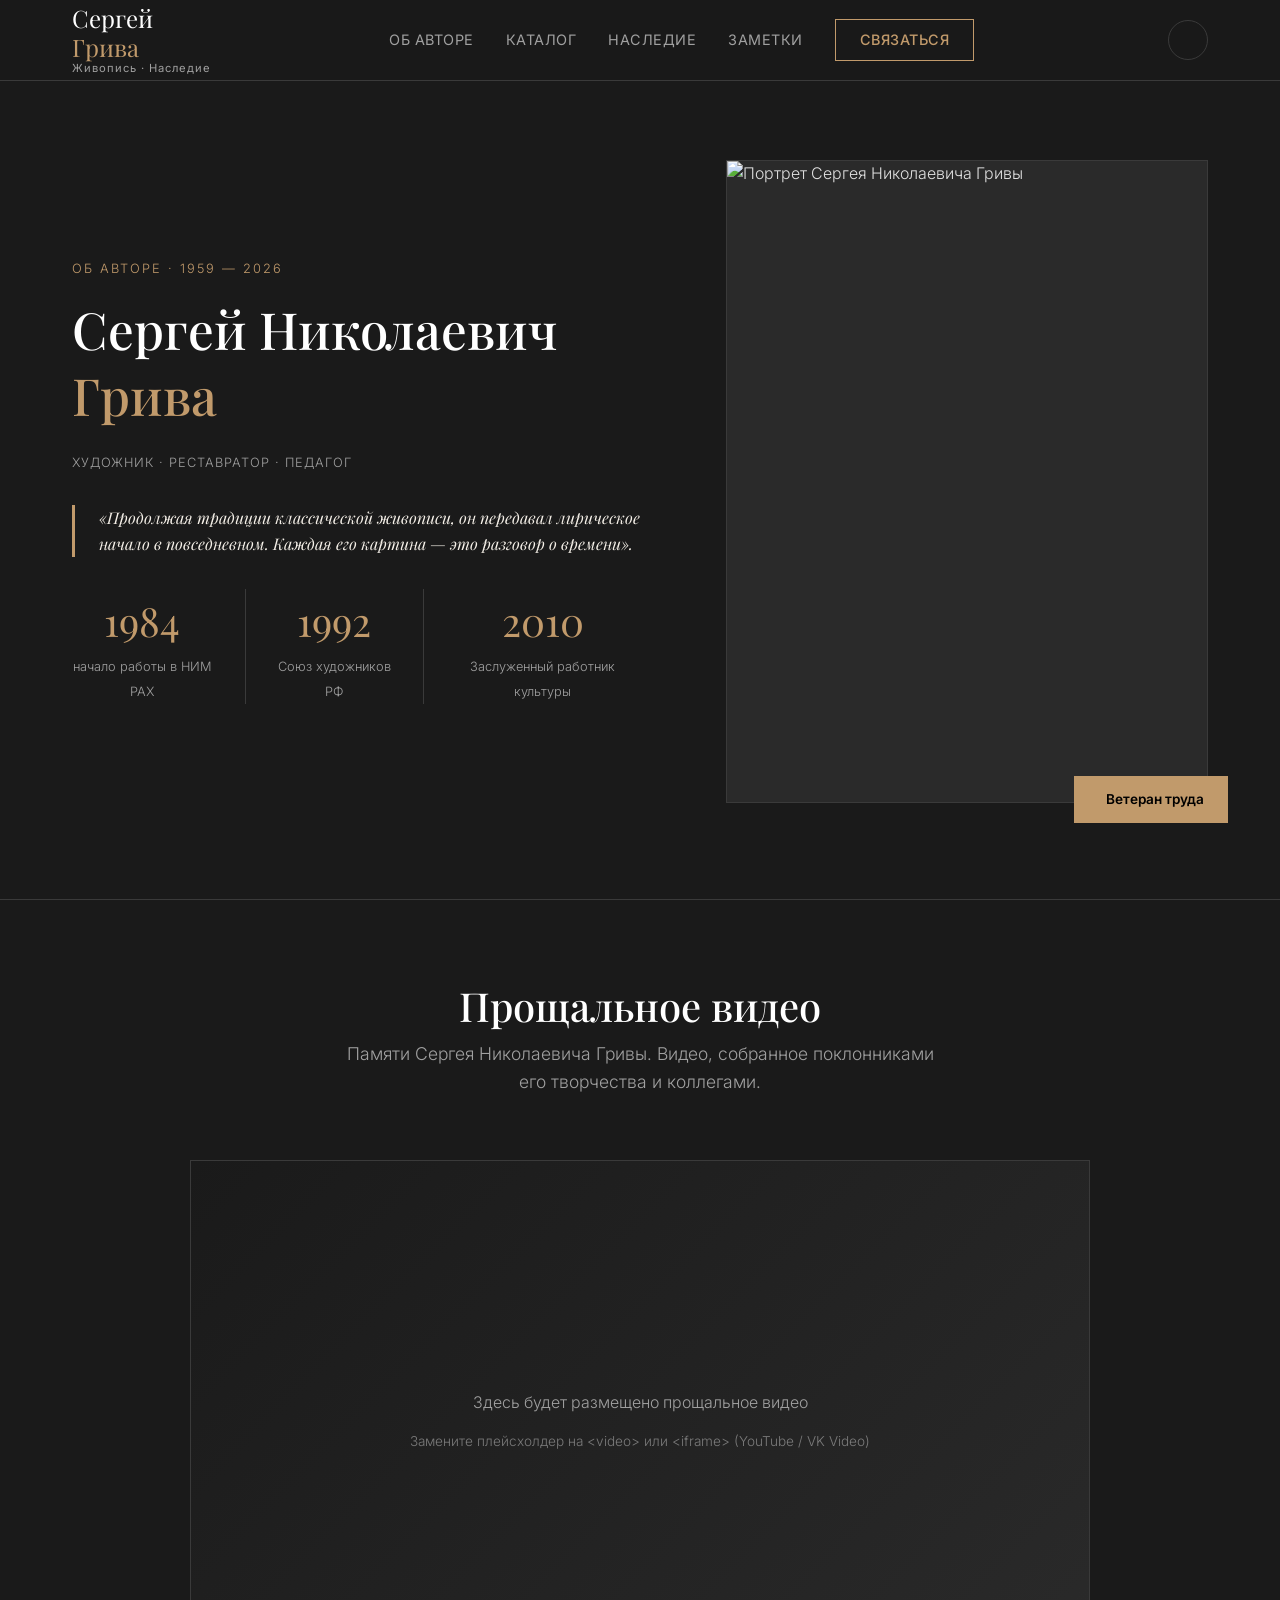
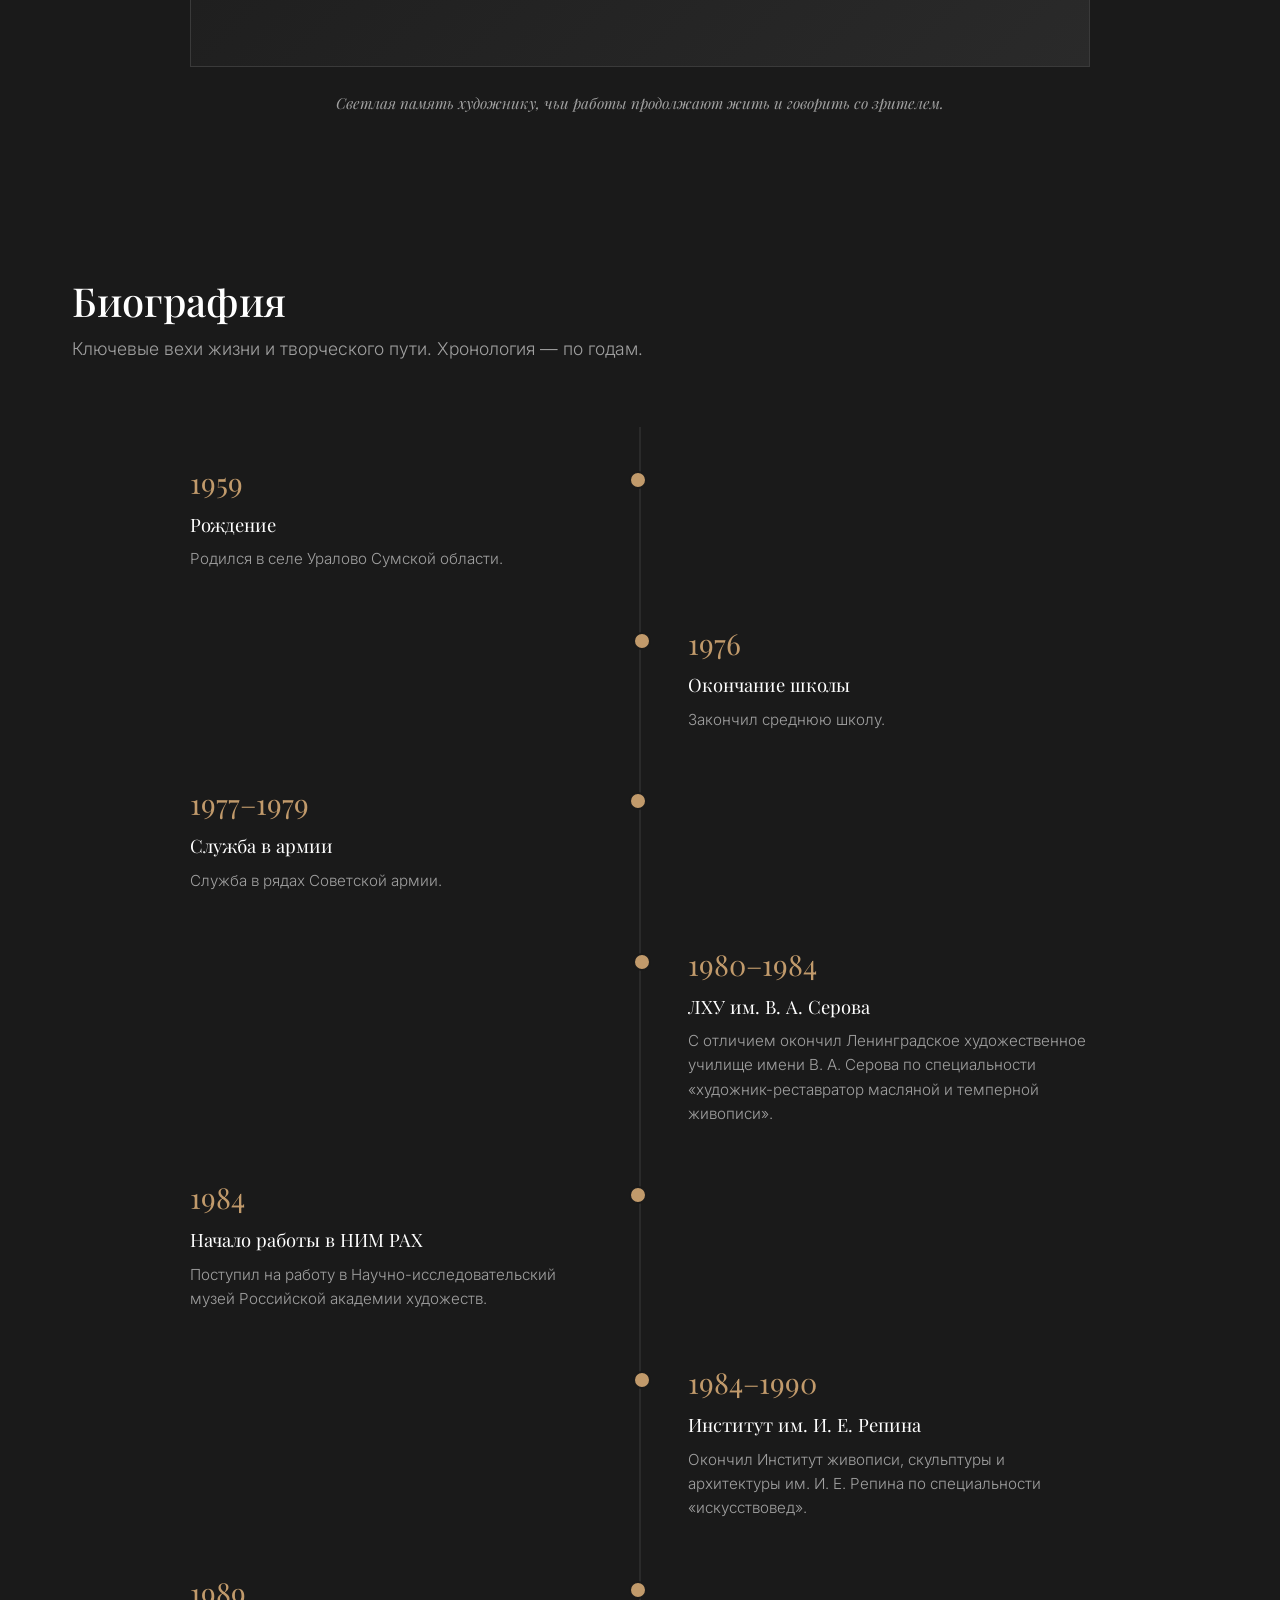
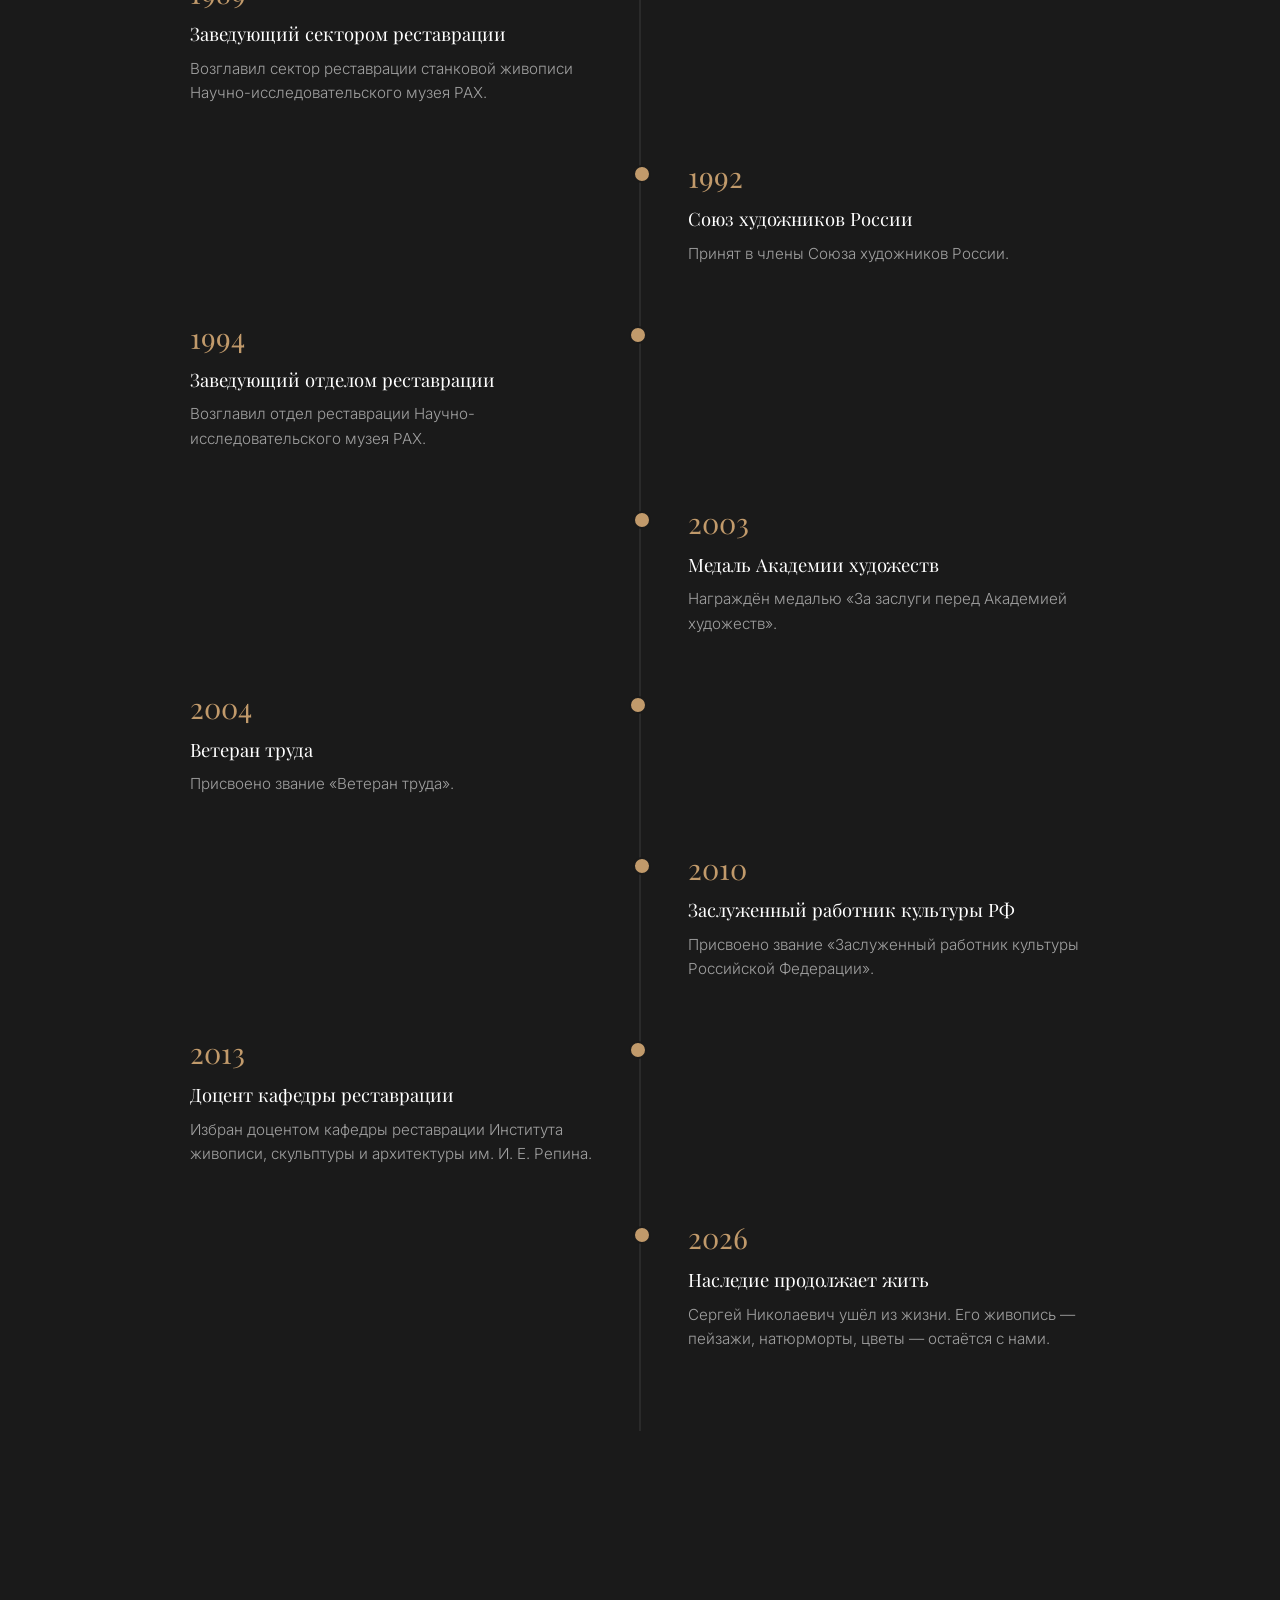
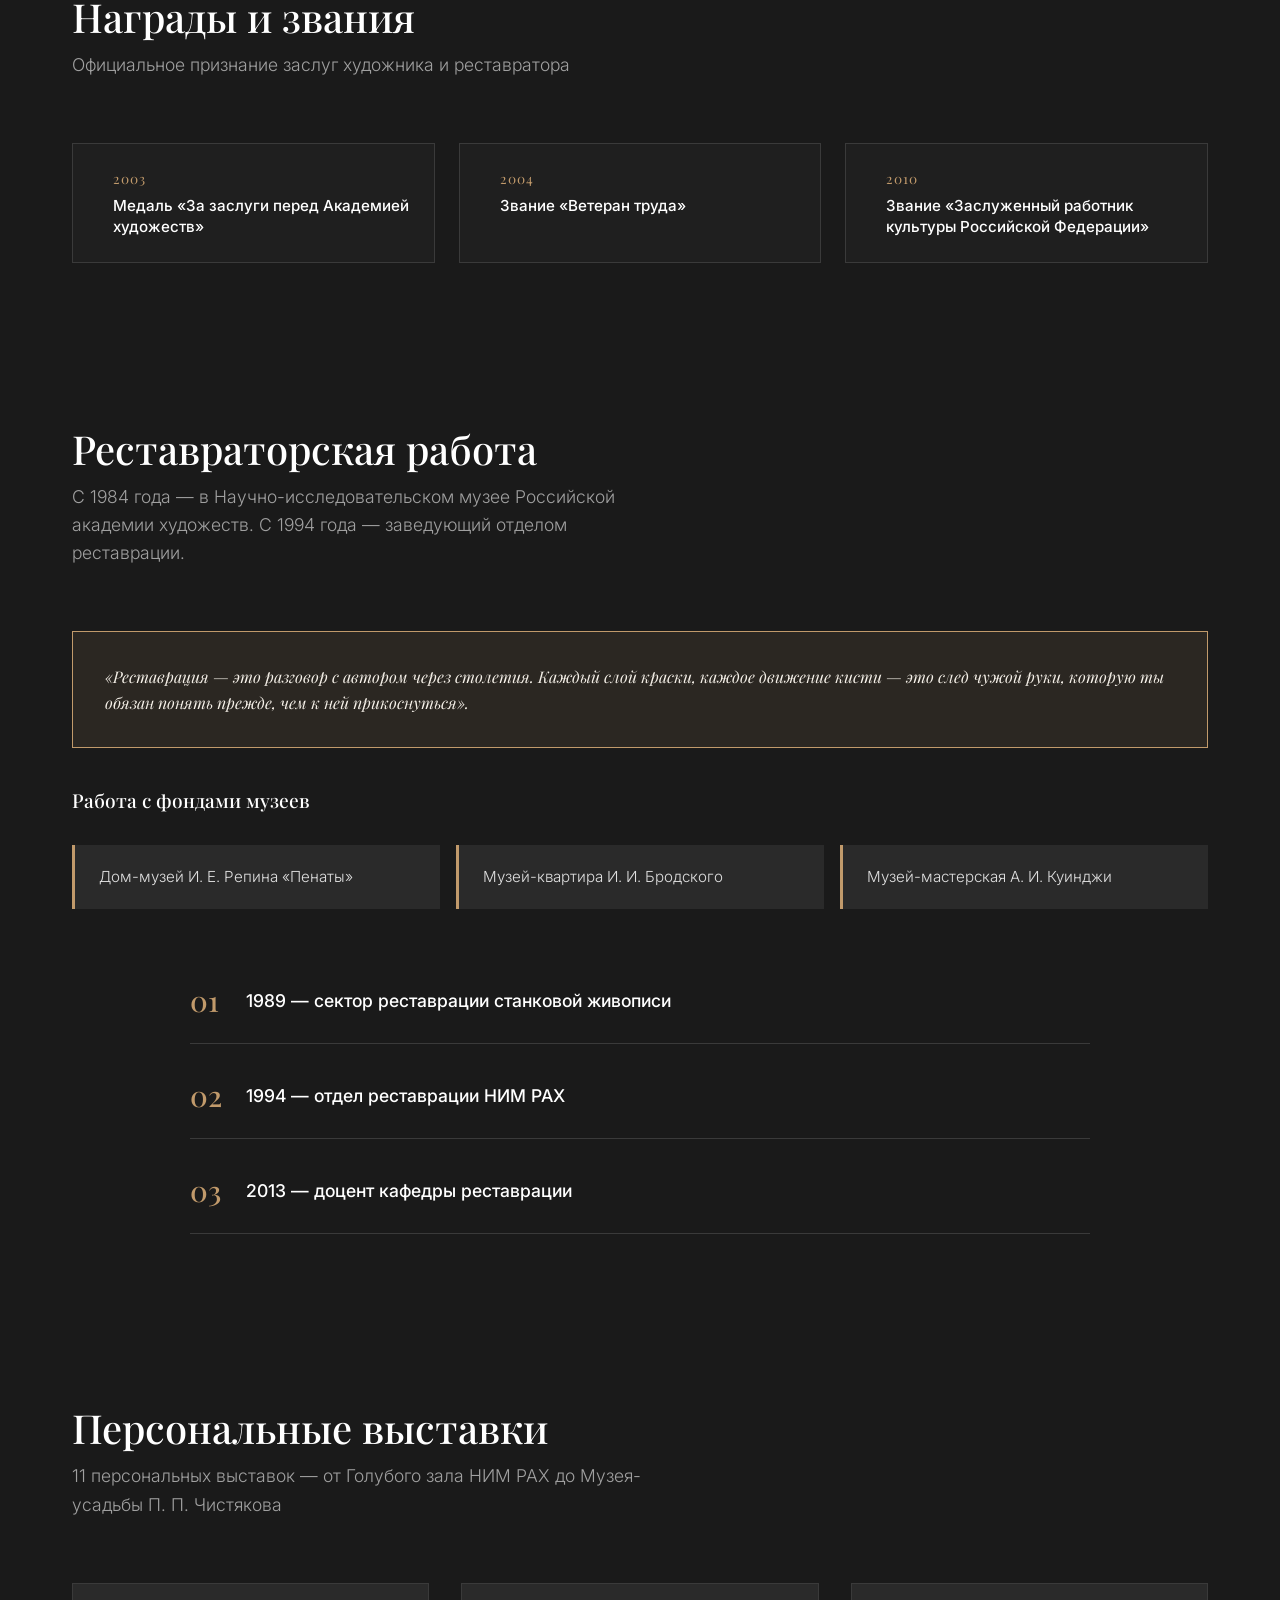
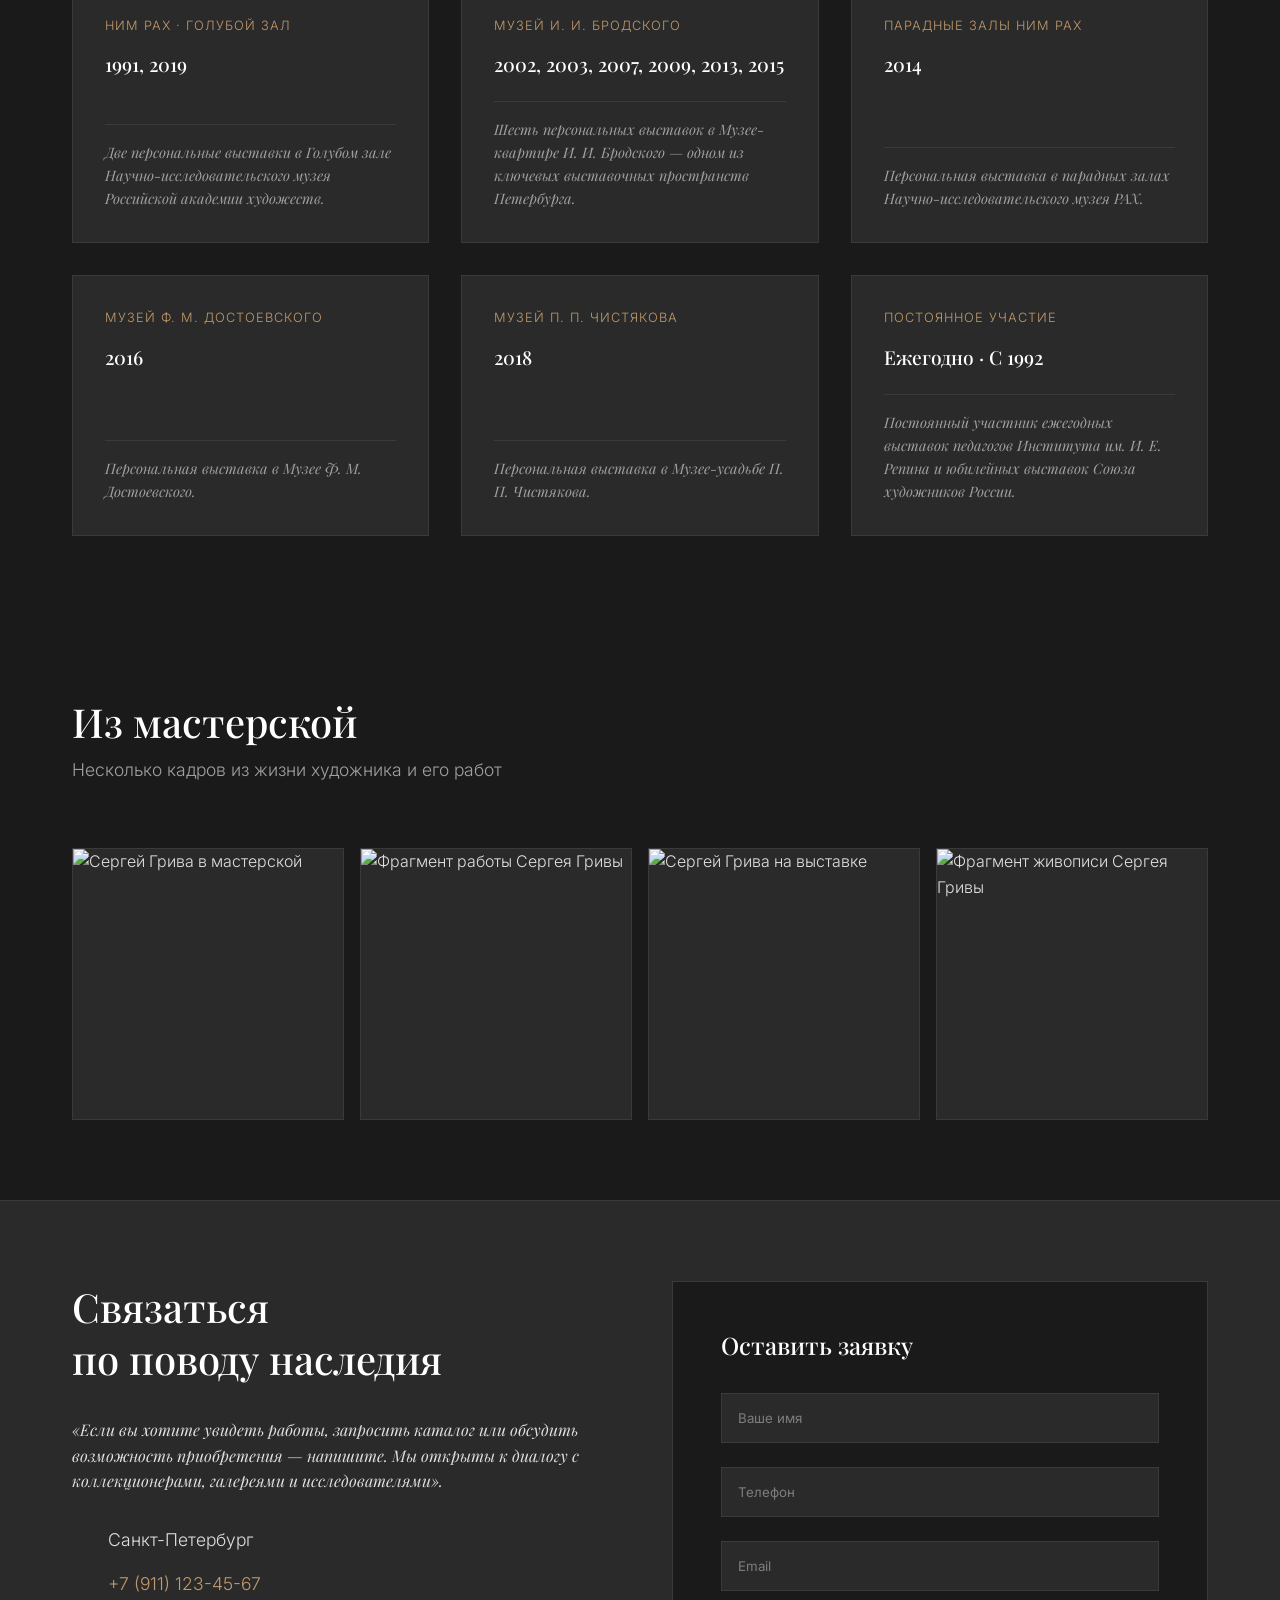
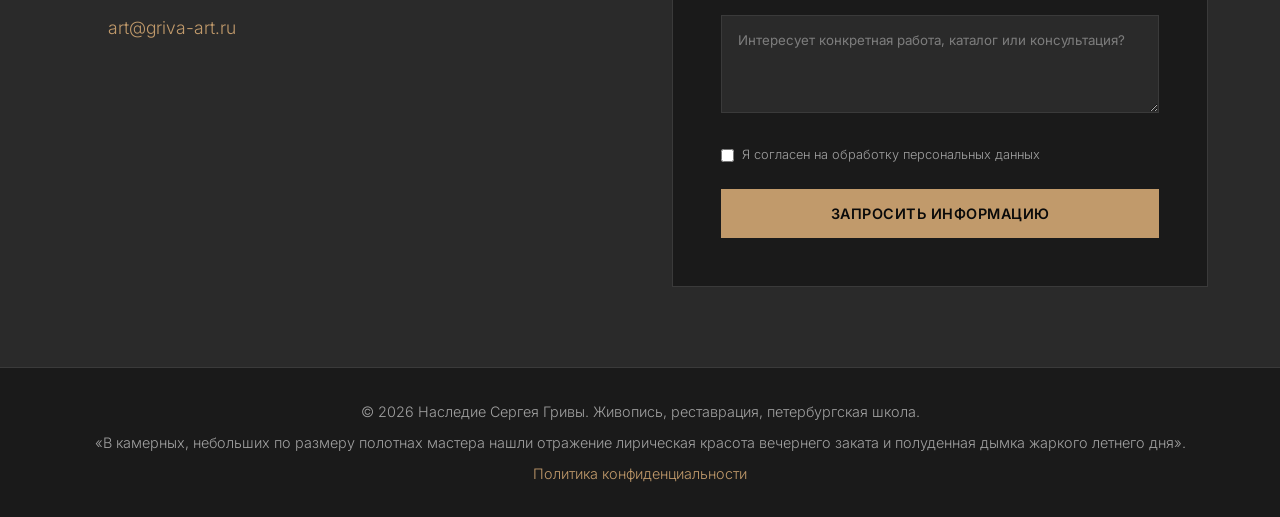
==== commit 30b4aa50: "first commit" ====
--- a/about.html
+++ b/about.html
@@ -1,30 +1,54 @@
 <!DOCTYPE html>
 <html lang="ru">
-<head>
-  <meta charset="UTF-8">
-  <meta name="viewport" content="width=device-width, initial-scale=1.0">
-
-  <title>Об авторе — Сергей Николаевич Грива (1959–2026) | Биография, выставки, награды</title>
-  <meta name="description" content="Биография Сергея Гривы: село Уралово, ЛХУ им. Серова, Институт им. Репина, Научно-исследовательский музей РАХ, 11 персональных выставок. Заслуженный работник культуры РФ, доцент кафедры реставрации. Прощальное видео поклонников творчества.">
-  <meta name="keywords" content="Сергей Грива биография, художник Грива, реставратор Грива, Заслуженный работник культуры, персональные выставки Гривы, музей Бродского, музей Чистякова, Институт Репина">
-  <meta name="robots" content="index, follow, max-image-preview:large">
-  <link rel="canonical" href="https://griva-art.ru/about.html">
-
-  <meta property="og:type" content="profile">
-  <meta property="og:locale" content="ru_RU">
-  <meta property="og:title" content="Сергей Николаевич Грива (1959–2026) — биография">
-  <meta property="og:description" content="Живописец, реставратор, педагог. 11 персональных выставок. Заслуженный работник культуры РФ.">
-  <meta property="og:url" content="https://griva-art.ru/about.html">
-  <meta property="og:site_name" content="Наследие Сергея Гривы">
-  <meta property="og:image" content="https://griva-art.ru/image/og-griva-about.jpg">
-
-  <link rel="preconnect" href="https://fonts.googleapis.com">
-  <link rel="preconnect" href="https://fonts.gstatic.com" crossorigin>
-  <link href="https://fonts.googleapis.com/css2?family=Inter:wght@300;400;500;600&family=Playfair+Display:ital,wght@0,500;0,700;1,500&display=swap" rel="stylesheet">
-  <link rel="stylesheet" href="https://cdnjs.cloudflare.com/ajax/libs/font-awesome/6.4.0/css/all.min.css">
-  <link rel="stylesheet" href="./css/style.css" />
-</head>
-
+  <head>
+    <meta charset="UTF-8">
+    <meta name="viewport" content="width=device-width, initial-scale=1.0">
+  
+    <title>Сергей Грива — художник, реставратор, педагог | Живопись и наследие</title>
+    <meta name="description" content="Сергей Николаевич Грива (1959–2026) — петербургский художник, реставратор и педагог. Заслуженный работник культуры РФ, доцент Института им. И. Е. Репина. Каталог из 500+ живописных работ.">
+    <!-- meta keywords удалён -->
+    <meta name="robots" content="index, follow, max-image-preview:large">
+    <link rel="canonical" href="https://griva-art.ru/">
+  
+    <!-- Open Graph + размеры -->
+    <meta property="og:type" content="website">
+    <meta property="og:locale" content="ru_RU">
+    <meta property="og:title" content="Сергей Грива — художник, реставратор, педагог">
+    <meta property="og:description" content="Живопись Сергея Гривы (1959–2026): пейзажи, натюрморты, цветы. 500+ работ.">
+    <meta property="og:url" content="https://griva-art.ru/">
+    <meta property="og:site_name" content="Наследие Сергея Гривы">
+    <meta property="og:image" content="https://griva-art.ru/image/og-griva.jpg">
+    <meta property="og:image:width" content="1200">
+    <meta property="og:image:height" content="630">
+  
+    <!-- Preconnect ко всем CDN -->
+    <link rel="preconnect" href="https://fonts.googleapis.com">
+    <link rel="preconnect" href="https://fonts.gstatic.com" crossorigin>
+  
+    <!-- Урезанные шрифты: 400/500/600 Inter + 500/italic Playfair -->
+    <link href="https://fonts.googleapis.com/css2?family=Inter:wght@400;500;600&family=Playfair+Display:ital,wght@0,500;1,500&display=swap" rel="stylesheet">
+  
+    <!-- Preload hero-фото (LCP) -->
+    <link rel="preload" as="image" href="image/sergey-griva-hero.webp"
+          imagesrcset="image/sergey-griva-hero-600.webp 600w, image/sergey-griva-hero-900.webp 900w"
+          imagesizes="(max-width: 992px) 100vw, 50vw" fetchpriority="high">
+  
+    <!-- Критический CSS инлайн (пример — только above-the-fold) -->
+    <style>
+      :root{--color-bg:#1a1a1a;--color-accent:#c19a6b;--color-heading:#fff;--color-text:#e0e0e0}
+      body{margin:0;background:var(--color-bg);color:var(--color-text);font-family:Inter,sans-serif}
+      .header{position:fixed;top:0;width:100%;z-index:1000;background:rgba(26,26,26,.85);backdrop-filter:blur(10px)}
+      .hero{min-height:100svh;display:flex;align-items:center}
+      /* …и т. д. — только то, что нужно для первого экрана */
+    </style>
+  
+    <!-- Полный CSS асинхронно -->
+    <link rel="stylesheet" href="./css/style.css" media="print" onload="this.media='all'">
+    <noscript><link rel="stylesheet" href="./css/style.css"></noscript>
+  
+    <!-- Font Awesome ЗАМЕНИТЬ на SVG-спрайт (см. ниже) -->
+    <!-- <link rel="stylesheet" href="https://cdnjs.cloudflare.com/ajax/libs/font-awesome/6.4.0/css/all.min.css"> -->
+  </head>
 <body>
 
   <header class="header" id="header">
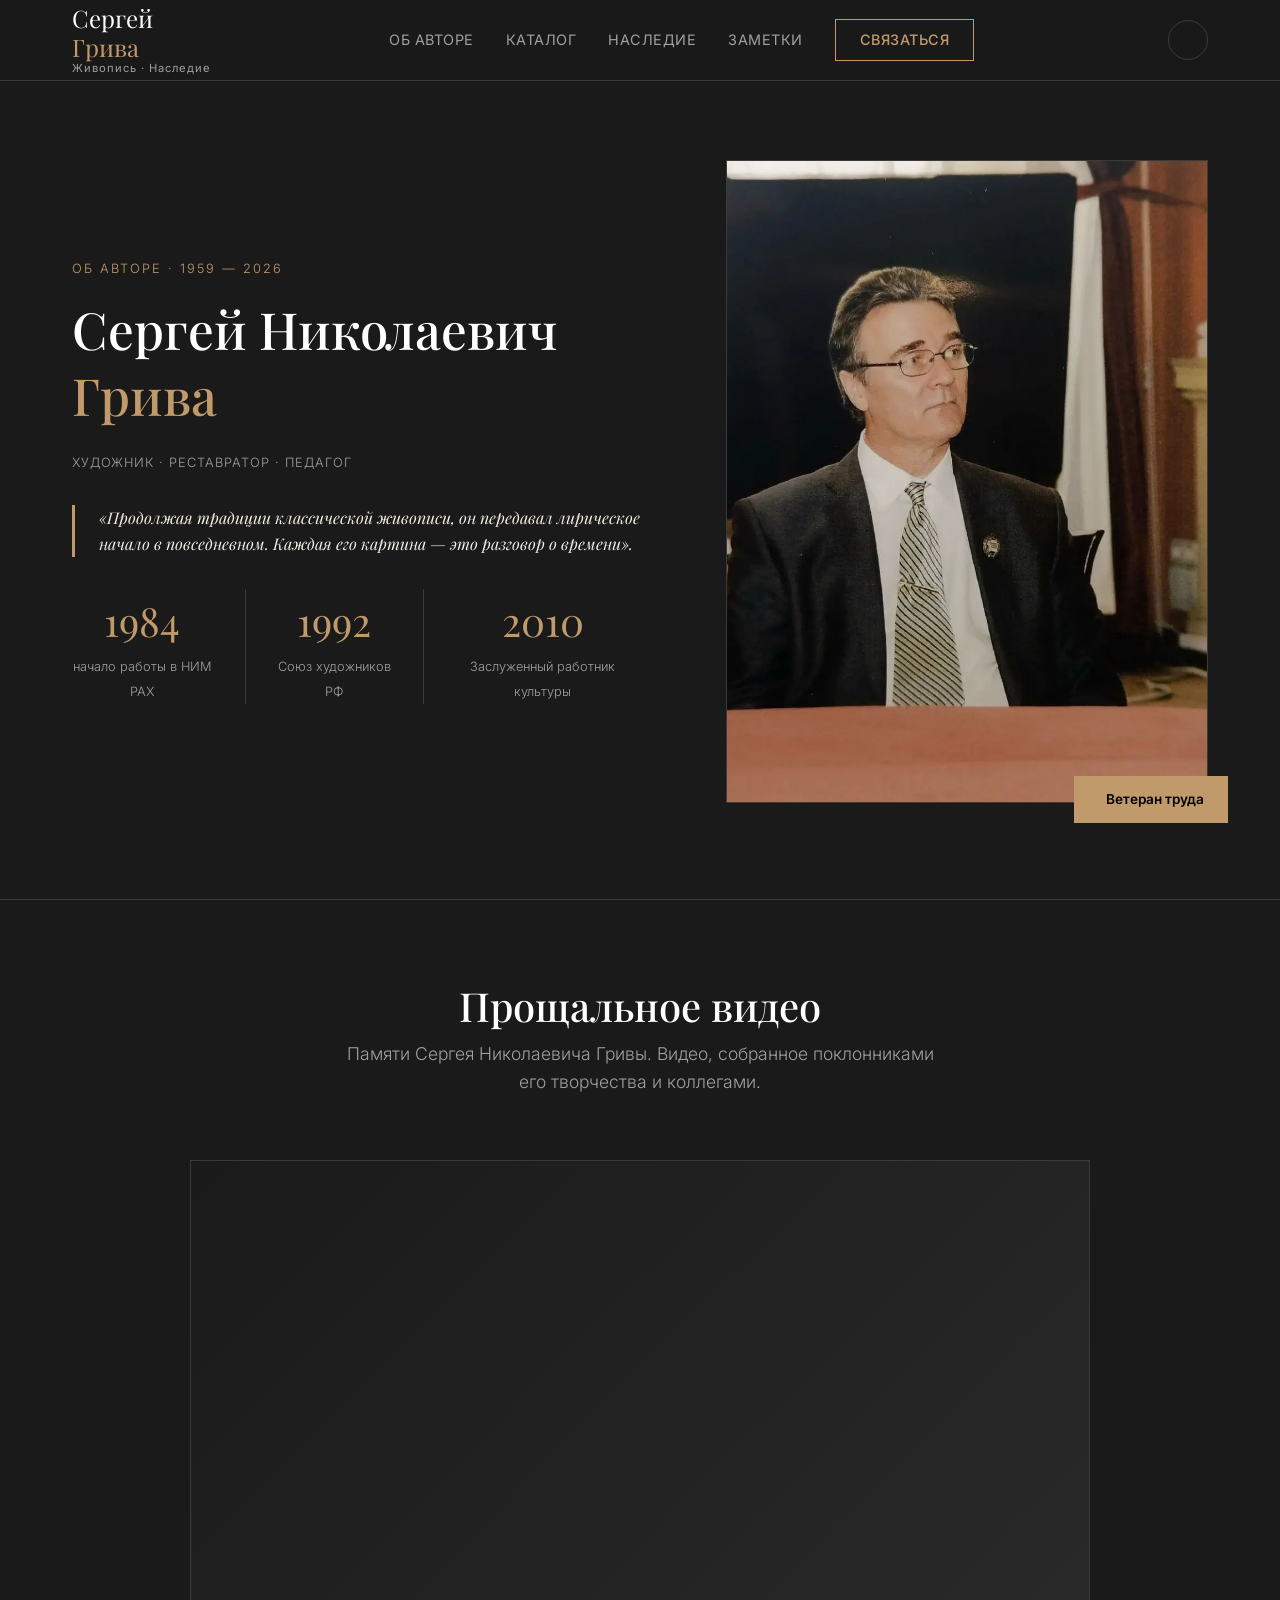
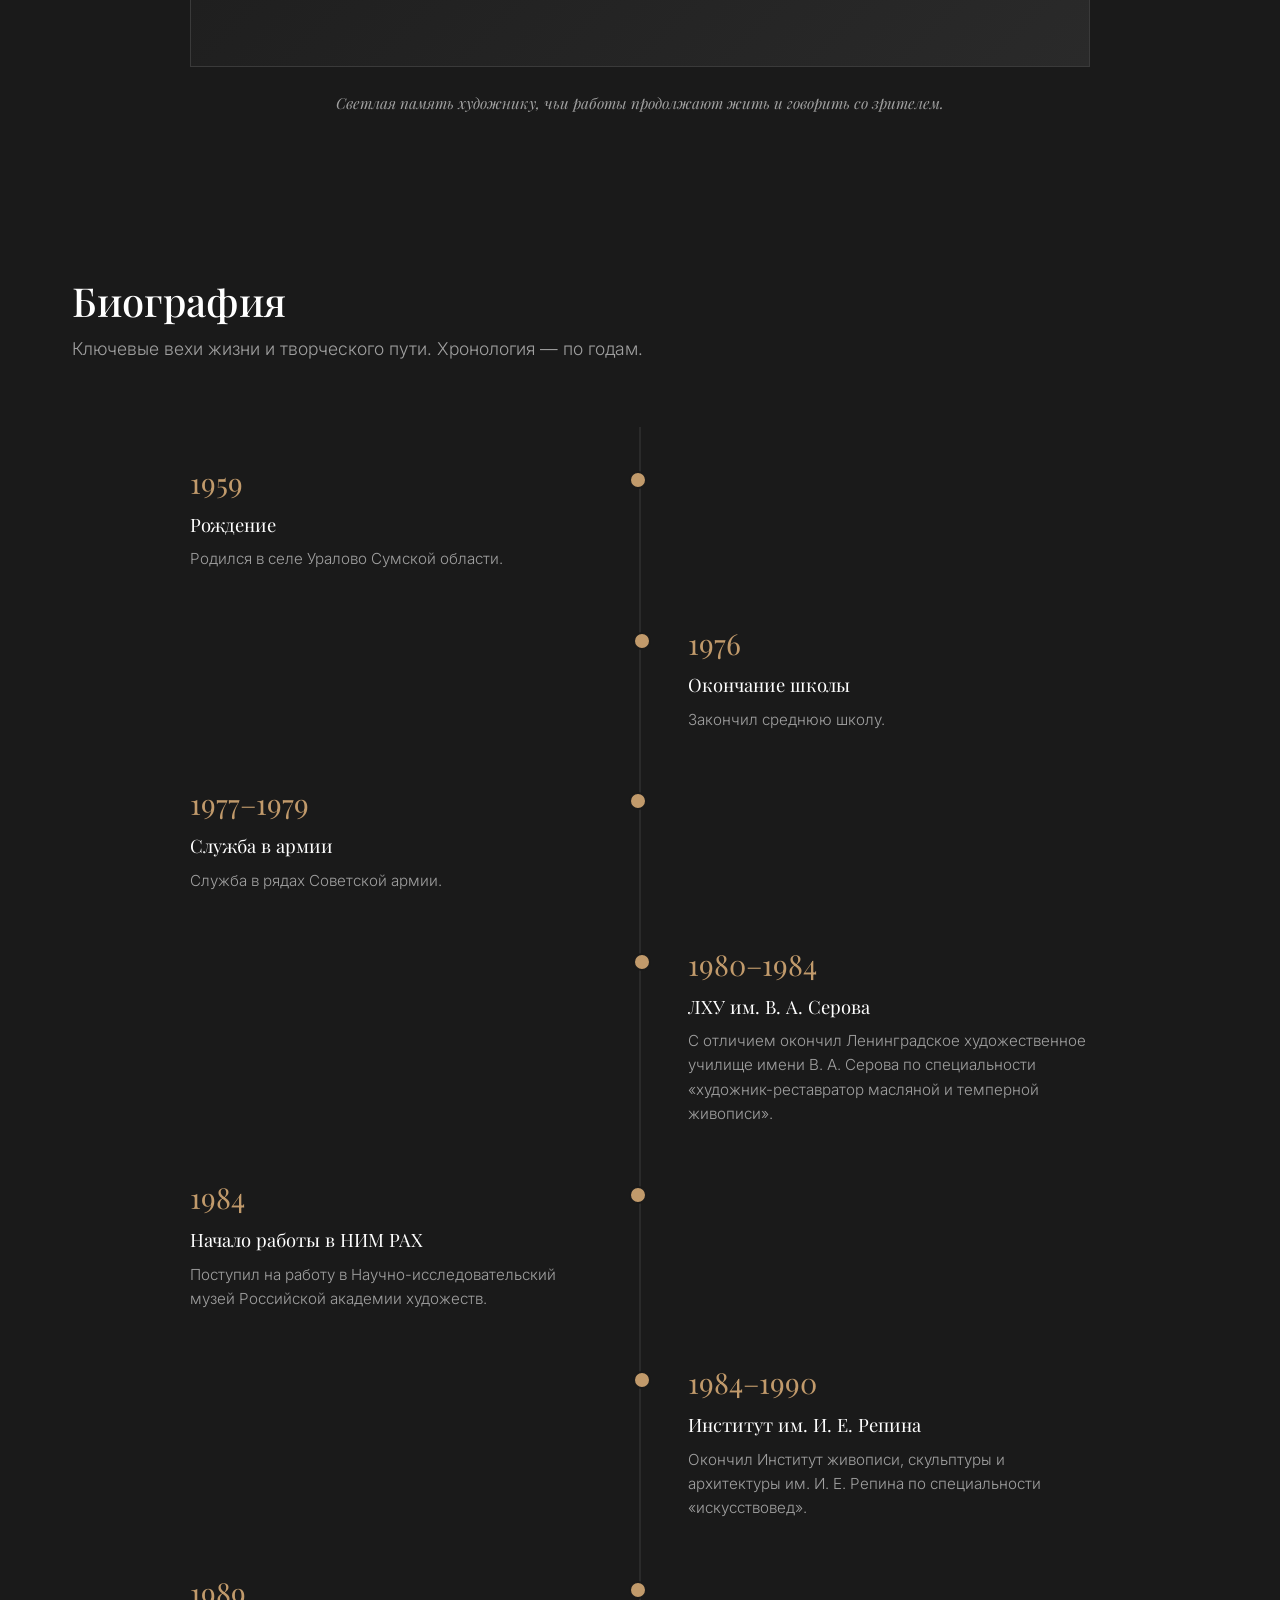
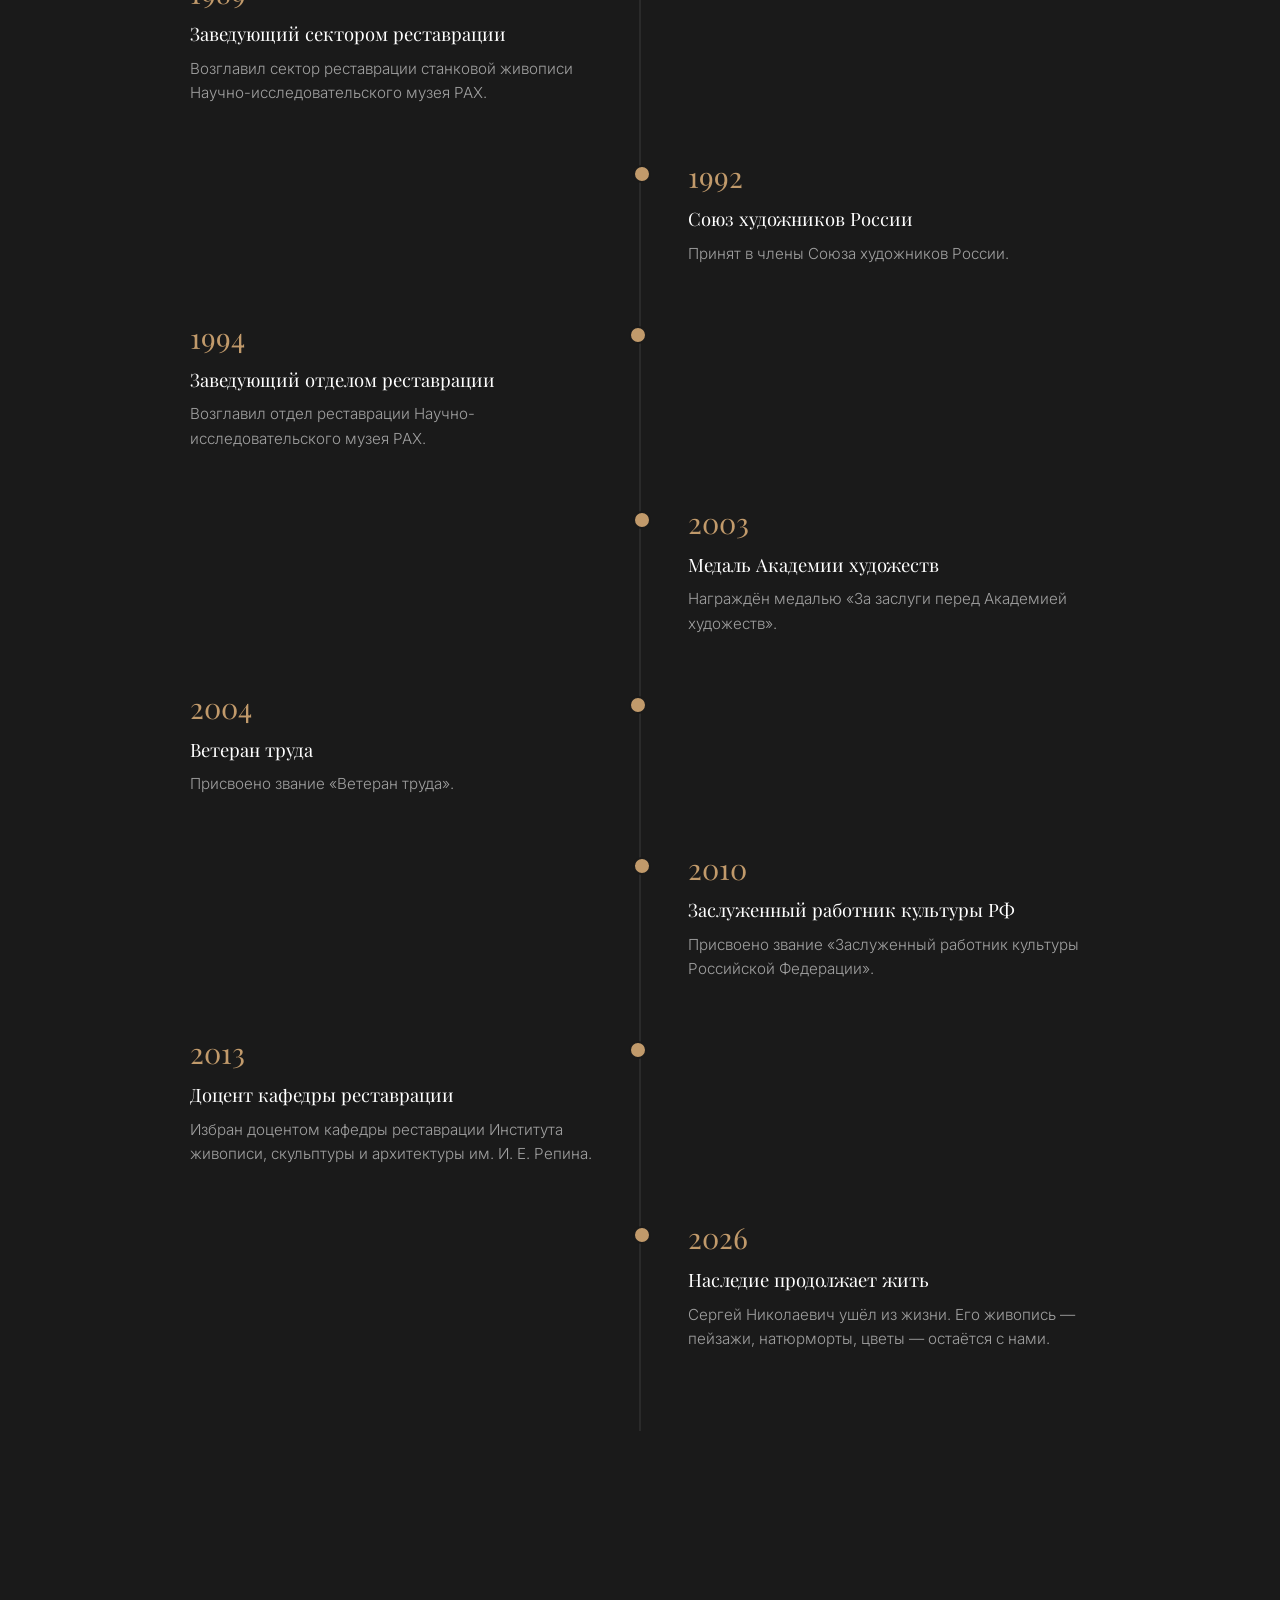
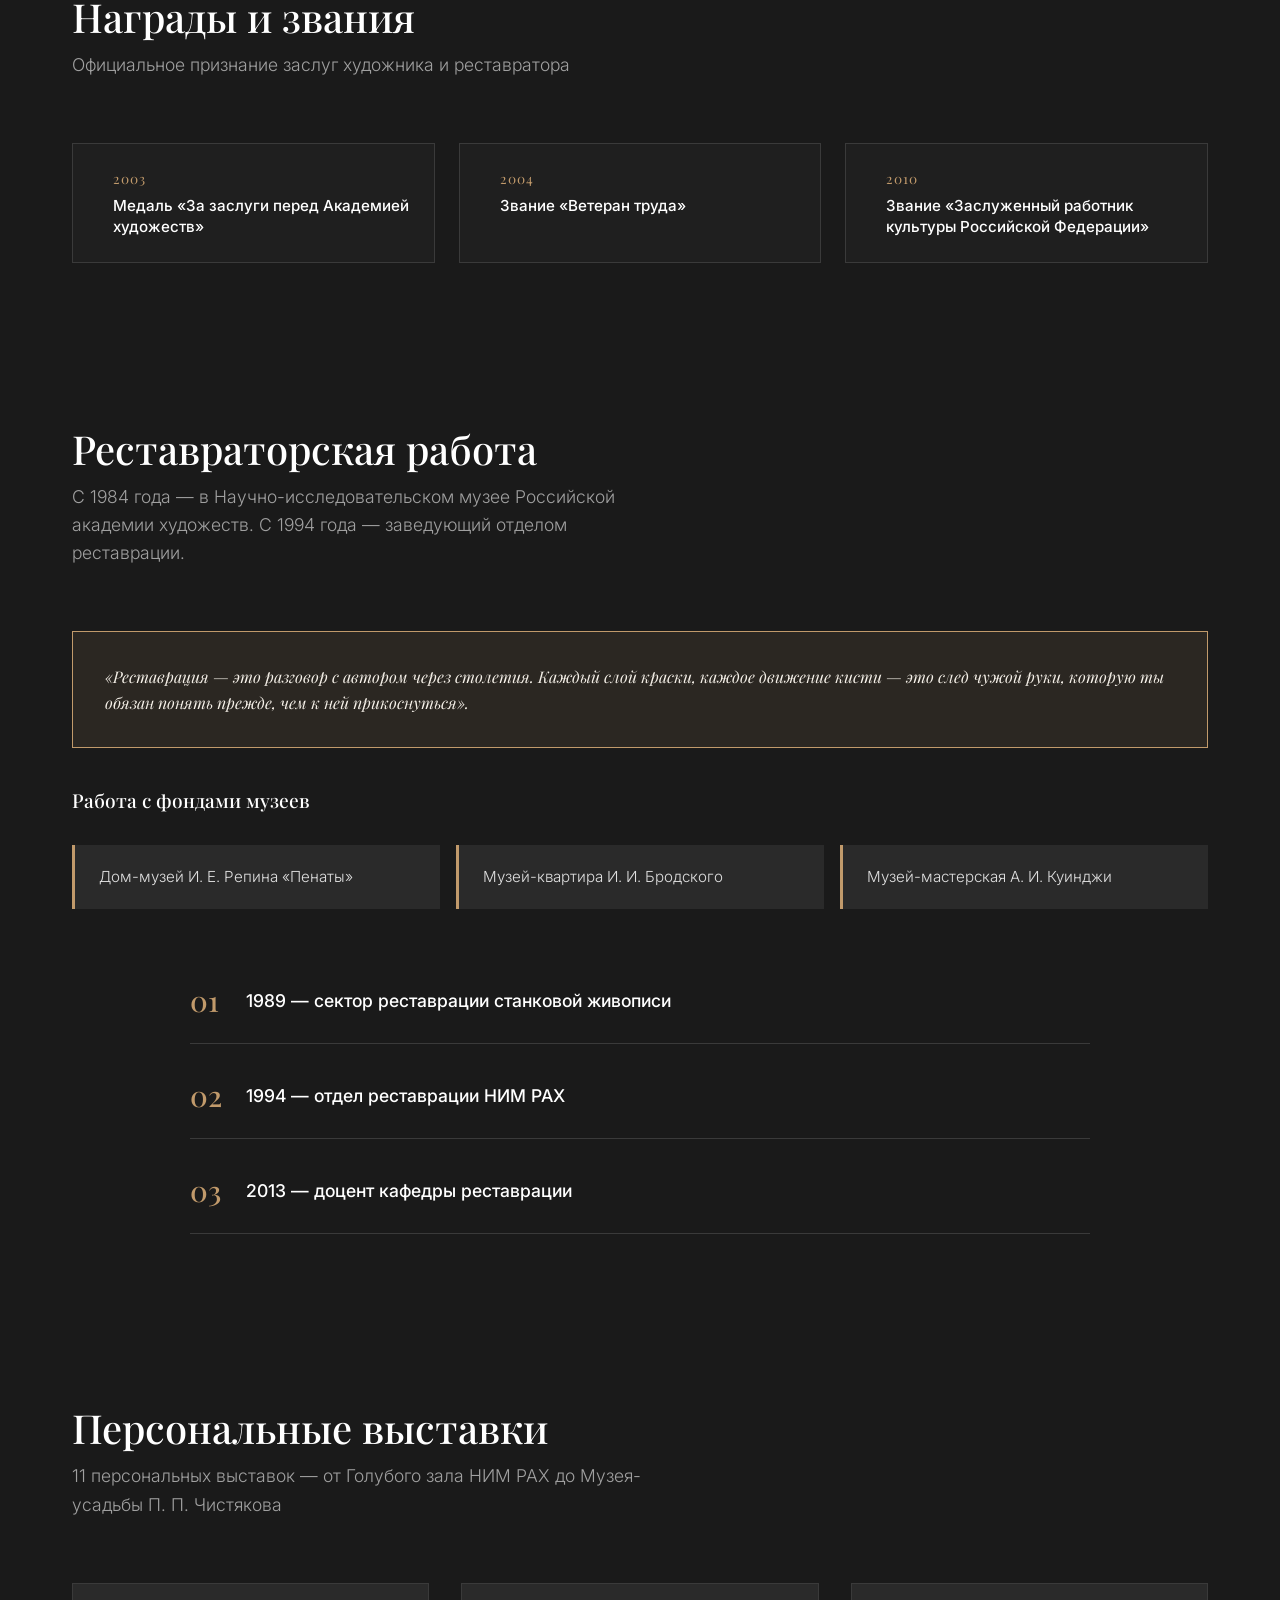
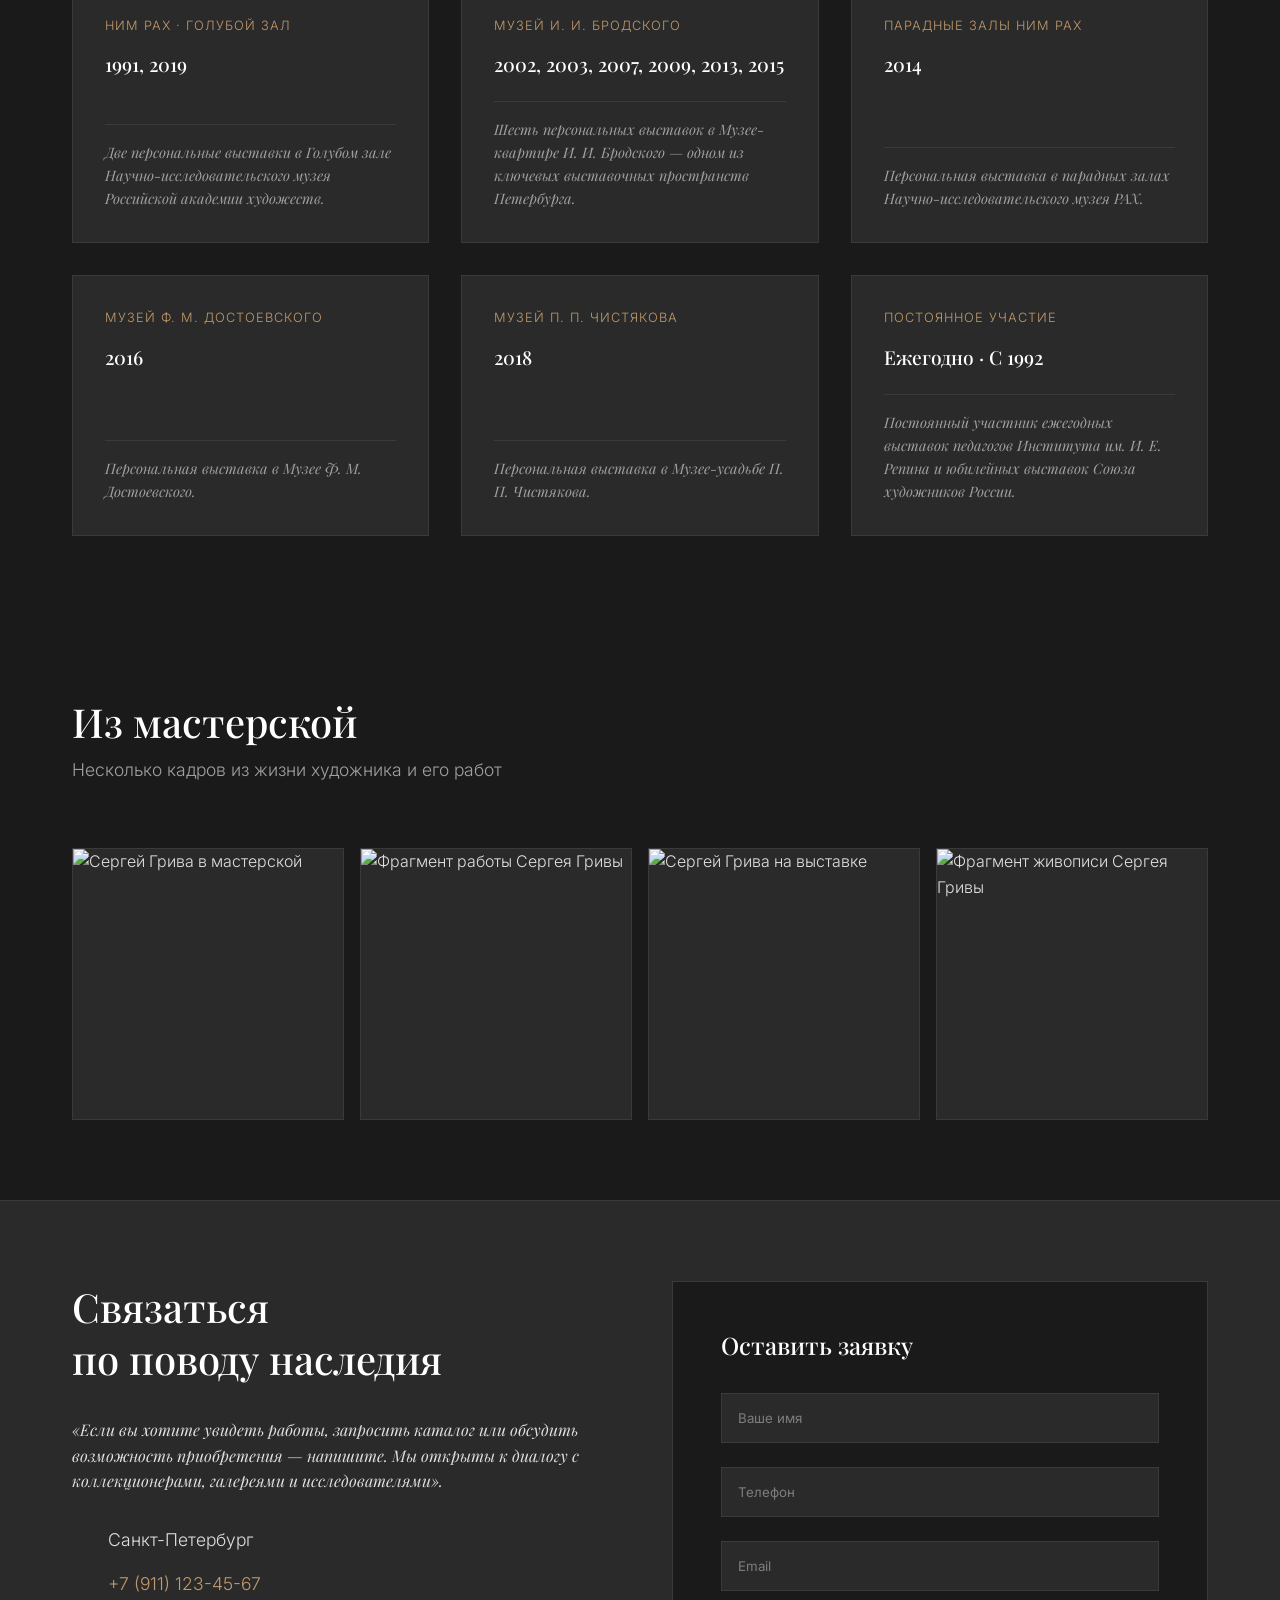
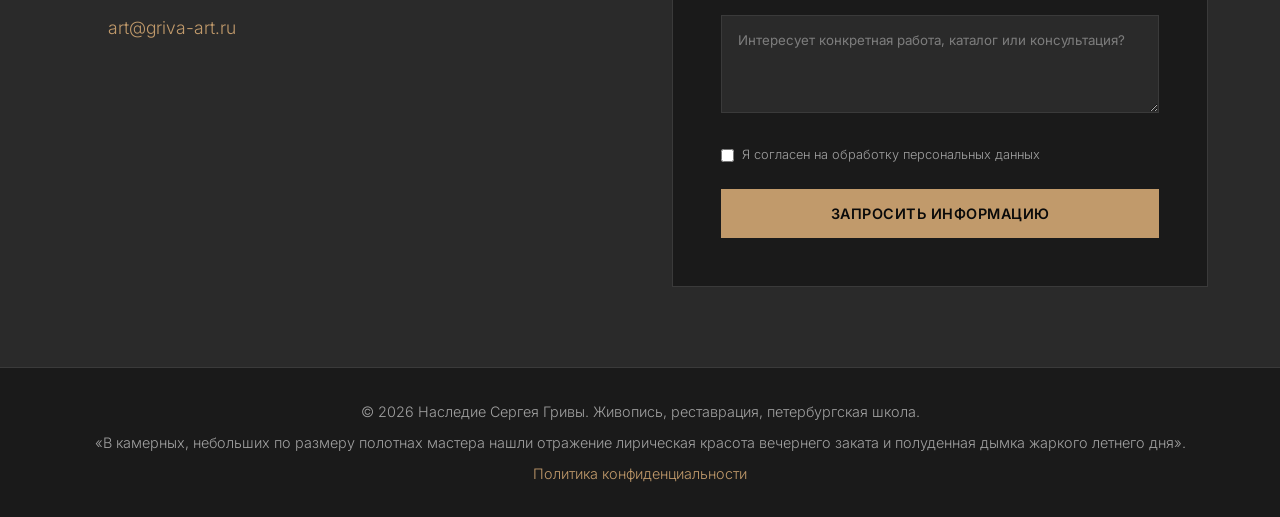
==== commit b7ebbf54: "first commit" ====
--- a/about.html
+++ b/about.html
@@ -113,7 +113,7 @@
 
         <div class="hero__visual">
           <div class="hero__image-frame">
-            <img src="image/sergey-griva-portrait.jpg" alt="Портрет Сергея Николаевича Гривы" class="hero__photo" width="600" height="800" loading="eager">
+            <img src="./media/photos/IMG_20261025_184545_694.jpg" alt="фото Сергея Николаевича Гривы" class="hero__photo" width="800" height="600" loading="eager">
           </div>
           <div class="hero__badge">
             <i class="fa-solid fa-award"></i> Ветеран труда
@@ -133,11 +133,9 @@
         <div class="memorial">
           <div class="memorial__frame">
             <!-- Замените на реальное видео/iframe, когда будет готово -->
-            <div class="memorial__placeholder">
+            <video src="./media/video/MOV_20261025_184508_732.mp4" class="memorial__placeholder">
               <i class="fa-solid fa-film"></i>
-              <p>Здесь будет размещено прощальное видео</p>
-              <p style="font-size:0.85rem;opacity:0.7;">Замените плейсхолдер на &lt;video&gt; или &lt;iframe&gt; (YouTube / VK Video)</p>
-            </div>
+            </video>
           </div>
           <p class="memorial__caption">
             Светлая память художнику, чьи работы продолжают жить и говорить со зрителем.
